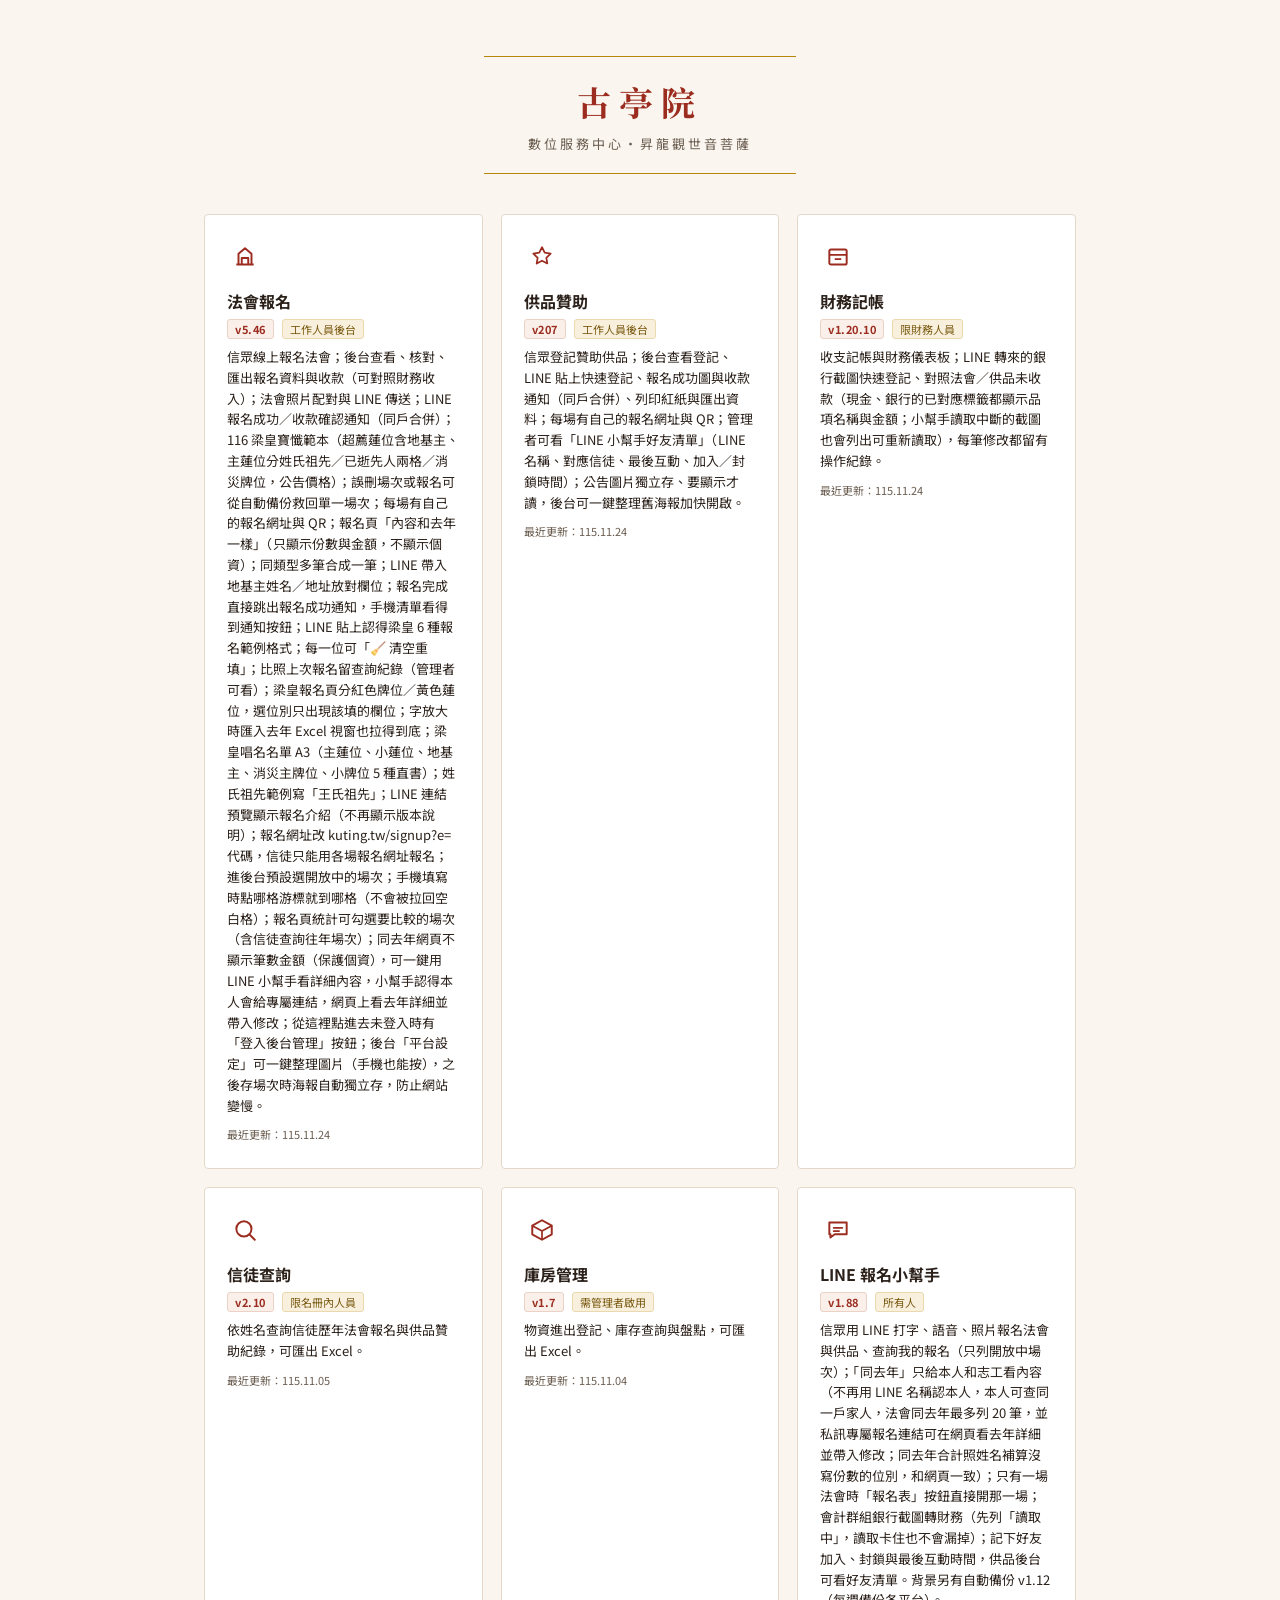
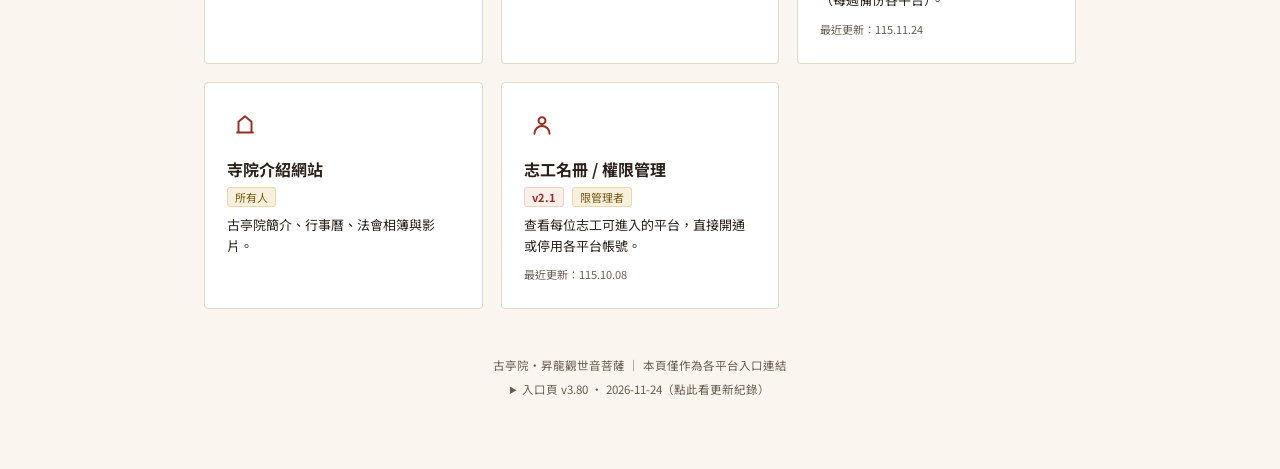
==== admin/index.html @ 3cdc6ae1 "供品 v207：好友清單帶出信徒關聯表姓名、說明尚未對應；入口頁 v3.80 Co-Authored-By: Claude Opus 5.5 <noreply@anthropic.com> Claud" ====
<!doctype html>
<html lang="zh-Hant">
<head>
<meta charset="utf-8">
<meta name="viewport" content="width=device-width, initial-scale=1">
<meta name="robots" content="noindex, nofollow">
<title>古亭院數位服務中心</title>
<link rel="stylesheet" href="https://fonts.googleapis.com/css2?family=Noto+Serif+TC:wght@600;700;900&family=Noto+Sans+TC:wght@400;500;700&display=swap">
<style>
  :root {
    --accent: #9b2c1f;
    --gold: #b8860b;
    --bg: #faf6ef;
    --ink: #2b211a;
    --muted: #6b5d50;
    --border: #e4d9c8;
  }
  * { box-sizing: border-box; }
  body {
    margin: 0;
    font-family: 'Noto Sans TC', system-ui, sans-serif;
    background: var(--bg);
    color: var(--ink);
    min-height: 100vh;
  }
  .serif { font-family: 'Noto Serif TC', serif; }

  /* ---- Main content ---- */
  #main { display: block; max-width: 920px; margin: 0 auto; padding: 56px 24px 72px; }
  header.top {
    text-align: center; padding-bottom: 40px;
  }
  header.top .ring {
    display: inline-block; border-top: 1.5px solid var(--gold); border-bottom: 1.5px solid var(--gold);
    padding: 20px 44px;
  }
  header.top h1 { margin: 0; font-size: 34px; letter-spacing: 8px; color: var(--accent); }
  header.top p { margin: 8px 0 0; font-size: 13px; letter-spacing: 3px; color: var(--muted); }

  .grid {
    display: grid; grid-template-columns: repeat(auto-fit, minmax(240px, 1fr)); gap: 18px;
  }
  .platform-card {
    display: block; text-decoration: none; color: inherit;
    background: white; border: 1px solid var(--border); border-radius: 4px;
    padding: 24px 22px; transition: border-color .15s, transform .15s;
  }
  .platform-card:hover { border-color: var(--gold); transform: translateY(-2px); }
  .platform-card .icon {
    width: 36px; height: 36px; display: flex; align-items: center; justify-content: center;
    margin-bottom: 14px;
  }
  .platform-card h3 { margin: 0 0 6px; font-size: 16px; font-weight: 700; }
  .platform-card p { margin: 0; font-size: 12.5px; color: var(--muted); line-height: 1.6; }
  .platform-card .url-note {
    margin-top: 12px; font-size: 10.5px; color: #b45309; background: #fef3c7;
    padding: 4px 8px; border-radius: 3px; display: inline-block;
  }


  .platform-card .meta {
    display: flex; align-items: center; gap: 8px; flex-wrap: wrap; margin: 0 0 8px;
  }
  .platform-card .ver {
    font-size: 11px; font-weight: 700; color: var(--accent); background: #fbefe9;
    border: 1px solid #ecd2c6; padding: 1px 7px; border-radius: 3px; letter-spacing: .5px;
  }
  .platform-card .who {
    font-size: 11px; color: #7a5a12; background: #f8f0dc; border: 1px solid #ead9ae;
    padding: 1px 7px; border-radius: 3px;
  }
  .platform-card .use { margin: 0 0 4px; font-size: 13px; color: var(--ink); line-height: 1.6; }
  .platform-card .updated { margin-top: 10px; font-size: 11px; color: var(--muted); }
  footer.bottom details { margin-top: 8px; }
  footer.bottom summary { cursor: pointer; }
  footer.bottom ul { text-align: left; display: inline-block; margin: 8px 0 0; padding-left: 18px; line-height: 1.8; }

  .platform-card.disabled {
    opacity: .5; pointer-events: none; background: #f3eee4;
  }

  footer.bottom {
    margin-top: 48px; text-align: center; font-size: 11.5px; color: var(--muted);
  }
</style>
</head>
<body>

<div id="main">
  <header class="top">
    <div class="ring">
      <h1 class="serif">古亭院</h1>
      <p>數位服務中心・昇龍觀世音菩薩</p>
    </div>
  </header>

  <div class="grid">

    <a class="platform-card" href="../signup/?admin" target="_blank" rel="noopener">
      <div class="icon"><svg width="26" height="26" viewBox="0 0 24 24"><path d="M4 19h16M6 19V9l6-5 6 5v10M9 19v-6h6v6" stroke="#9b2c1f" stroke-width="1.8" fill="none" stroke-linejoin="round"/></svg></div>
      <h3>法會報名</h3>
      <div class="meta"><span class="ver">v5.46</span><span class="who">工作人員後台</span></div>
      <p class="use">信眾線上報名法會；後台查看、核對、匯出報名資料與收款（可對照財務收入）；法會照片配對與 LINE 傳送；LINE 報名成功／收款確認通知（同戶合併）；116 梁皇寶懺範本（超薦蓮位含地基主、主蓮位分姓氏祖先／已逝先人兩格／消災牌位，公告價格）；誤刪場次或報名可從自動備份救回單一場次；每場有自己的報名網址與 QR；報名頁「內容和去年一樣」（只顯示份數與金額，不顯示個資）；同類型多筆合成一筆；LINE 帶入地基主姓名／地址放對欄位；報名完成直接跳出報名成功通知，手機清單看得到通知按鈕；LINE 貼上認得梁皇 6 種報名範例格式；每一位可「🧹 清空重填」；比照上次報名留查詢紀錄（管理者可看）；梁皇報名頁分紅色牌位／黃色蓮位，選位別只出現該填的欄位；字放大時匯入去年 Excel 視窗也拉得到底；梁皇唱名名單 A3（主蓮位、小蓮位、地基主、消災主牌位、小牌位 5 種直書）；姓氏祖先範例寫「王氏祖先」；LINE 連結預覽顯示報名介紹（不再顯示版本說明）；報名網址改 kuting.tw/signup?e=代碼，信徒只能用各場報名網址報名；進後台預設選開放中的場次；手機填寫時點哪格游標就到哪格（不會被拉回空白格）；報名頁統計可勾選要比較的場次（含信徒查詢往年場次）；同去年網頁不顯示筆數金額（保護個資），可一鍵用 LINE 小幫手看詳細內容，小幫手認得本人會給專屬連結，網頁上看去年詳細並帶入修改；從這裡點進去未登入時有「登入後台管理」按鈕；後台「平台設定」可一鍵整理圖片（手機也能按），之後存場次時海報自動獨立存，防止網站變慢。</p>
      <p class="updated">最近更新：115.11.24</p>
    </a>

    <a class="platform-card" href="../offering/?admin" target="_blank" rel="noopener">
      <div class="icon"><svg width="26" height="26" viewBox="0 0 24 24"><path d="M12 3l2.5 5 5.5.8-4 3.9.9 5.3-4.9-2.6-4.9 2.6.9-5.3-4-3.9 5.5-.8z" stroke="#9b2c1f" stroke-width="1.6" fill="none" stroke-linejoin="round"/></svg></div>
      <h3>供品贊助</h3>
      <div class="meta"><span class="ver">v207</span><span class="who">工作人員後台</span></div>
      <p class="use">信眾登記贊助供品；後台查看登記、LINE 貼上快速登記、報名成功圖與收款通知（同戶合併）、列印紅紙與匯出資料；每場有自己的報名網址與 QR；管理者可看「LINE 小幫手好友清單」（LINE 名稱、對應信徒、最後互動、加入／封鎖時間）；公告圖片獨立存、要顯示才讀，後台可一鍵整理舊海報加快開啟。</p>
      <p class="updated">最近更新：115.11.24</p>
    </a>

    <a class="platform-card" href="../finance/" target="_blank" rel="noopener">
      <div class="icon"><svg width="26" height="26" viewBox="0 0 24 24"><rect x="4" y="5" width="16" height="14" rx="1.5" stroke="#9b2c1f" stroke-width="1.8" fill="none"/><path d="M4 10h16M9 14h6" stroke="#9b2c1f" stroke-width="1.6"/></svg></div>
      <h3>財務記帳</h3>
      <div class="meta"><span class="ver">v1.20.10</span><span class="who">限財務人員</span></div>
      <p class="use">收支記帳與財務儀表板；LINE 轉來的銀行截圖快速登記、對照法會／供品未收款（現金、銀行的已對應標籤都顯示品項名稱與金額；小幫手讀取中斷的截圖也會列出可重新讀取），每筆修改都留有操作紀錄。</p>
      <p class="updated">最近更新：115.11.24</p>
    </a>

    <a class="platform-card" href="../query/" target="_blank" rel="noopener">
      <div class="icon"><svg width="26" height="26" viewBox="0 0 24 24"><circle cx="11" cy="11" r="7" stroke="#9b2c1f" stroke-width="1.8" fill="none"/><path d="M21 21l-4.35-4.35" stroke="#9b2c1f" stroke-width="1.8" stroke-linecap="round"/></svg></div>
      <h3>信徒查詢</h3>
      <div class="meta"><span class="ver">v2.10</span><span class="who">限名冊內人員</span></div>
      <p class="use">依姓名查詢信徒歷年法會報名與供品贊助紀錄，可匯出 Excel。</p>
      <p class="updated">最近更新：115.11.05</p>
    </a>

    <a class="platform-card" href="../stock/" target="_blank" rel="noopener">
      <div class="icon"><svg width="26" height="26" viewBox="0 0 24 24"><path d="M3 8l9-5 9 5v8l-9 5-9-5z" stroke="#9b2c1f" stroke-width="1.8" fill="none" stroke-linejoin="round"/><path d="M3 8l9 5 9-5M12 13v8" stroke="#9b2c1f" stroke-width="1.6" fill="none" stroke-linejoin="round"/></svg></div>
      <h3>庫房管理</h3>
      <div class="meta"><span class="ver">v1.7</span><span class="who">需管理者啟用</span></div>
      <p class="use">物資進出登記、庫存查詢與盤點，可匯出 Excel。</p>
      <p class="updated">最近更新：115.11.04</p>
    </a>

    <a class="platform-card" href="../line/" target="_blank" rel="noopener">
      <div class="icon"><svg width="26" height="26" viewBox="0 0 24 24"><path d="M4 5h16v11H9l-4 3v-3H4z" stroke="#9b2c1f" stroke-width="1.8" fill="none" stroke-linejoin="round"/><path d="M8 10h8M8 13h5" stroke="#9b2c1f" stroke-width="1.6" stroke-linecap="round"/></svg></div>
      <h3>LINE 報名小幫手</h3>
      <div class="meta"><span class="ver">v1.88</span><span class="who">所有人</span></div>
      <p class="use">信眾用 LINE 打字、語音、照片報名法會與供品、查詢我的報名（只列開放中場次）；「同去年」只給本人和志工看內容（不再用 LINE 名稱認本人，本人可查同一戶家人，法會同去年最多列 20 筆，並私訊專屬報名連結可在網頁看去年詳細並帶入修改；同去年合計照姓名補算沒寫份數的位別，和網頁一致）；只有一場法會時「報名表」按鈕直接開那一場；會計群組銀行截圖轉財務（先列「讀取中」，讀取卡住也不會漏掉）；記下好友加入、封鎖與最後互動時間，供品後台可看好友清單。背景另有自動備份 v1.12（每週備份各平台）。</p>
      <p class="updated">最近更新：115.11.24</p>
    </a>

    <a class="platform-card" href="../" target="_blank" rel="noopener">
      <div class="icon"><svg width="26" height="26" viewBox="0 0 24 24"><path d="M4 19h16M6 19V9l6-5 6 5v10" stroke="#9b2c1f" stroke-width="1.8" fill="none" stroke-linejoin="round"/></svg></div>
      <h3>寺院介紹網站</h3>
      <div class="meta"><span class="who">所有人</span></div>
      <p class="use">古亭院簡介、行事曆、法會相簿與影片。</p>
    </a>

    <a class="platform-card" href="../volunteer/" target="_blank" rel="noopener">
      <div class="icon"><svg width="26" height="26" viewBox="0 0 24 24"><circle cx="12" cy="8" r="3.2" stroke="#9b2c1f" stroke-width="1.8" fill="none"/><path d="M5 20c0-3.9 3.1-7 7-7s7 3.1 7 7" stroke="#9b2c1f" stroke-width="1.8" fill="none" stroke-linecap="round"/></svg></div>
      <h3>志工名冊 / 權限管理</h3>
      <div class="meta"><span class="ver">v2.1</span><span class="who">限管理者</span></div>
      <p class="use">查看每位志工可進入的平台，直接開通或停用各平台帳號。</p>
      <p class="updated">最近更新：115.10.08</p>
    </a>

  </div>

  <footer class="bottom">
    古亭院・昇龍觀世音菩薩 ｜ 本頁僅作為各平台入口連結
    <details>
      <summary>入口頁 v3.80 ・ 2026-11-24（點此看更新紀錄）</summary>
      <ul>
        <li><b>v3.80（2026-11-24）</b>：供品贊助 v207（LINE 小幫手好友清單也帶出信徒關聯表的姓名，並說明「尚未對應」怎樣會自動對應）。</li>
        <li><b>v3.79（2026-11-24）</b>：供品贊助 v206（公告圖片改成一張存一份、要顯示時才讀，加快開啟；後台管理者可一鍵整理舊場次海報）。</li>
        <li><b>v3.78（2026-11-24）</b>：法會報名 v5.46（儲存場次時海報自動獨立存、標頭圖自動縮小，防止網站再變慢；「整理圖片」備份改存雲端，手機也能按）。</li>
        <li><b>v3.77（2026-11-24）</b>：法會報名 v5.45（加快報名網站開啟速度：Excel 工具用到才載入；後台管理者可一鍵整理舊海報與標頭圖示）。</li>
        <li><b>v3.76（2026-11-24）</b>：供品贊助 v205、LINE 報名小幫手 v1.88（供品後台新增管理者專用「LINE 小幫手好友清單」；小幫手記下好友加入、封鎖、最後互動時間）。</li>
        <li><b>v3.75（2026-11-24）</b>：LINE 報名小幫手 v1.87（「查詢我的報名」只列開放中的法會與供品場次，已結束、準備中的不列；沒有開放場次時簡短說明）。</li>
        <li><b>v3.74（2026-11-24）</b>：小幫手 v1.86、財務記帳 v1.20.10（會計群組的銀行截圖先列「讀取中」；小幫手讀取卡住逾時也會留下「讀取失敗」可重新讀取，不再整張漏掉）。</li>
        <li><b>v3.73（2026-11-24）</b>：法會報名 v5.44（統計頁各場報名筆數與金額可勾選要比較的場次，含信徒查詢往年場次）。</li>
        <li><b>v3.72（2026-11-23）</b>：法會報名 v5.43（報名頁勾同去年不再顯示去年筆數、金額，打別人姓名看不到；詳細只給小幫手專屬連結）。</li>
        <li><b>v3.71（2026-11-23）</b>：小幫手 v1.85（法會同去年合計補算已逝先人主蓮位等沒寫份數的位別，和報名網頁一致）。</li>
        <li><b>v3.70（2026-11-23）</b>：法會報名 v5.42（小幫手專屬連結打開報名頁可看去年詳細並帶入修改）；小幫手 v1.84。</li>
        <li><b>v3.69（2026-11-23）</b>：法會報名 v5.41（報名頁同去年可一鍵用 LINE 小幫手看詳細內容）。</li>
        <li><b>v3.68（2026-11-23）</b>：法會報名 v5.40（手機填寫時點別的格子，游標不會再被拉回空白格）。</li>
        <li><b>v3.67（2026-11-23）</b>：法會報名 v5.39（從數位服務中心點進去未登入時，有「登入後台管理」按鈕）。</li>
        <li><b>v3.66（2026-11-23）</b>：法會報名 v5.38（手機填到備註後滑回上面不會再跳回備註）。</li>
        <li><b>v3.65（2026-11-23）</b>：法會報名 v5.37（進後台預設選開放中的場次）。</li>
        <li><b>v3.64（2026-11-23）</b>：法會報名 v5.36（信徒只能用各場報名網址報名，總網址不再列出場次）。</li>
        <li><b>v3.63（2026-11-23）</b>：LINE 報名小幫手 v1.83（法會同去年最多列 20 筆、說明範例已逝先人主蓮位 3000、報名表按鈕直接開該場法會）。</li>
        <li><b>v3.62（2026-11-23）</b>：法會報名 v5.35（報名網址改 signup?e=代碼）。</li>
        <li><b>v3.61（2026-11-23）</b>：法會報名 v5.34（LINE 連結預覽改顯示報名介紹）。</li>
        <li><b>v3.60（2026-11-23）</b>：法會報名 v5.33（姓氏祖先範例改「王氏祖先」）。</li>
        <li><b>v3.59（2026-11-23）</b>：法會報名 v5.32（唱名名單改稱小蓮位／小牌位）。</li>
        <li><b>v3.58（2026-11-23）</b>：法會報名 v5.31（新增梁皇唱名名單 A3，5 種直書）。</li>
        <li><b>v3.57（2026-11-23）</b>：法會報名 v5.30（字放大時「匯入去年 Excel」視窗拉得到最下面）。</li>
        <li><b>v3.56（2026-11-23）</b>：法會報名 v5.29（沒填姓名的空格不會送出 0 元報名，會提示補填）。</li>
        <li><b>v3.55（2026-11-23）</b>：法會報名 v5.28（梁皇報名頁照樣板：價格一覽、加紅色牌位／黃色蓮位、選位別只出現該填欄位、自動算份數）。</li>
        <li><b>v3.54（2026-11-23）</b>：法會報名 v5.27（比照上次報名查詢紀錄：誰、何時、查了誰，只增不改，管理者在後台看）。</li>
        <li><b>v3.53（2026-11-23）</b>：法會報名 v5.26（報名表字眼：外籍姓名依護照填寫；主牌位／小牌位單價後加「填寫幾位」）。</li>
        <li><b>v3.52（2026-11-23）</b>：法會報名 v5.25（報名表每一位多「🧹 清空重填」）。</li>
        <li><b>v3.51（2026-11-23）</b>：法會報名 v5.24（LINE 貼上快速匯入認得梁皇 6 種報名範例格式：牌位依人數算份數、兩戶祖先＝2 份、地基主戶長地址放對欄位）。</li>
        <li><b>v3.50（2026-11-22）</b>：法會報名 v5.23（手機報名清單改卡片看得到「📨 LINE 報名成功」；LINE 帶入確認、代報名送出後直接跳出報名成功通知）。</li>
        <li><b>v3.49（2026-11-22）</b>：法會報名 v5.22（LINE 帶入有「地基主」時，姓名、地址一定放地基主欄位，不錯位）。</li>
        <li><b>v3.48（2026-11-22）</b>：法會報名 v5.21（同類型多筆自動合成一筆多人；後台「🧩 同類合併」）。</li>
        <li><b>v3.47（2026-11-22）</b>：法會報名 v5.20、供品贊助 v204（全站防連按：存檔或傳 LINE 時按鈕鎖住，不會重複；法會畫面重畫不跳頂）。</li>
        <li><b>v3.46（2026-11-22）</b>：法會報名 v5.19（LINE 帶入「確認並產生報名資料」連按不重複；帶入解析不跳回頂端）。</li>
        <li><b>v3.45（2026-11-22）</b>：LINE 報名小幫手 v1.82（本人可以幫「姓名連動」同一戶的家人報同去年、看家人去年內容）。</li>
        <li><b>v3.44（2026-11-22）</b>：LINE 報名小幫手 v1.81（查資料不再用 LINE 名稱認本人，只認志工傳過卡片的 LINE 與名冊志工）。</li>
        <li><b>v3.43（2026-11-22）</b>：法會報名 v5.18（報名頁「內容和去年一樣」：只顯示去年筆數、位數與今年價格合計，不顯示個資；後台「照去年展開」）。</li>
        <li><b>v3.42（2026-11-22）</b>：法會報名 v5.17、供品贊助 v203（「QR 存成圖片」iPhone 改用分享 →「儲存影像」，也可長按 QR 圖案存）。</li>
        <li><b>v3.41（2026-11-21）</b>：LINE 報名小幫手 v1.80（「同去年」只給本人和志工看去年內容，其他人打別人的姓名只收報名、不顯示資料）。</li>
        <li><b>v3.40（2026-11-21）</b>：法會報名 v5.16、供品贊助 v202（每一場有自己的報名網址 ?e=／?o= 代碼，後台「🔗 報名網址／QR」複製網址與 QR）。</li>
        <li><b>v3.39（2026-11-21）</b>：法會報名 v5.15（梁皇內容摘要顯示陽世者姓名）。</li>
        <li><b>v3.38（2026-11-21）</b>：法會報名 v5.14（比照上次報名不再留下第一位空白報名）。</li>
        <li><b>v3.37（2026-11-21）</b>：法會報名 v5.13（編輯費用時項目名稱整行顯示、單價框加寬標示）。</li>
        <li><b>v3.36（2026-11-21）</b>：法會報名 v5.12（梁皇寶懺 116：範本固定用公告價格；編輯欄位儲存不再洗掉主蓮位自動算份數）。</li>
        <li><b>v3.35（2026-11-21）</b>：法會報名 v5.11（梁皇寶懺 116 範本欄位名稱標上價格）。</li>
        <li><b>v3.34（2026-11-21）</b>：法會報名 v5.10（梁皇寶懺 116 範本主蓮位分成「姓氏祖先」「已逝先人」兩格，各自算份數）。</li>
        <li><b>v3.33（2026-11-21）</b>：法會報名 v5.09（新增「🛟 救回單一場次」：從每週自動備份只補回選定那一場缺少的場次設定與報名，其他場次不動）。</li>
        <li><b>v3.32（2026-11-21）</b>：法會報名 v5.08（新增 116 梁皇寶懺範本：超薦蓮位含地基主／消災牌位、公告價格；改報名類別選項文字後欄位不出現的問題修正；匯入去年 Excel 認得副→小蓮位）、LINE 報名小幫手 v1.79（說明文字的梁皇範例改成今年的位別與價格）。</li>
        <li><b>v3.31（2026-11-19）</b>：財務記帳 v1.20.9（已對應標籤的供品名稱拿掉項次數字；現金、銀行、供品、法會都用同一種標籤）。</li>
        <li><b>v3.30（2026-11-19）</b>：財務記帳 v1.20.8（綠色「已對應」標籤每筆只顯示一個，改用供品名稱辨識）。</li>
        <li><b>v3.29（2026-11-18）</b>：補齊卡片資料：法會報名、財務記帳「最近更新」改為 115.11.18，三個平台的功能說明補上近期新功能；新增「LINE 報名小幫手」卡片（v1.78，含自動備份 v1.12）。</li>
        <li><b>v3.28（2026-11-18）</b>：財務記帳 v1.20.7（本月收支對帳最新日期排第一列）。</li>
        <li><b>v3.27（2026-11-18）</b>：財務記帳 v1.20.6、供品贊助 v201、法會報名 v5.07（收入配對報名也認國曆日期，例如摘要寫「11/29日供品贊助」對到 11月29日 的場次）。</li>
        <li><b>v3.26（2026-11-18）</b>：供品贊助 v200（同戶報同一品項合成一筆，貼上登記自動合、已登記可一鍵合併）。</li>
        <li><b>v3.25（2026-11-18）</b>：供品贊助 v199（報名成功圖可合併成一張用小幫手私訊）。</li>
        <li><b>v3.24（2026-11-18）</b>：供品贊助 v198（報名成功圖依信徒關聯表姓名連動，同一戶合成一張）。</li>
        <li><b>v3.23（2026-11-18）</b>：供品贊助 v197（LINE 貼上快速登記看得懂群組接龍原文）。</li>
        <li><b>v3.22（2026-11-18）</b>：供品贊助 v196（供品品項管理表格一次看到全部，不用左右捲）。</li>
        <li><b>v3.21（2026-11-13）</b>：供品贊助 v195（收款通知依勾選姓名或信徒關聯表同戶合成一張）。</li>
        <li><b>v3.20（2026-11-13）</b>：供品贊助 v194（登記清單每筆「💰 收款通知」，看得出已傳／未傳）。</li>
        <li><b>v3.19（2026-11-13）</b>：供品贊助 v193（報名成功圖多人合併時依信徒姓名分段列出供品）。</li>
        <li><b>v3.18（2026-11-13）</b>：法會報名 v5.06、供品贊助 v192（LINE 彙整通知依姓名連動一戶一位）。</li>
        <li><b>v3.17（2026-11-13）</b>：法會報名 v5.05（傳給哪個 LINE 只列真正的小幫手好友）。</li>
        <li><b>v3.16（2026-11-13）</b>：法會報名 v5.04、供品贊助 v191（LINE 彙整通知：找不到 LINE 的直接按「🖼️ 產生圖片」）。</li>
        <li><b>v3.15（2026-11-13）</b>：供品贊助 v190、法會報名 v5.03（LINE 彙整通知：供品全家寫在同一筆的報名合成一位）。</li>
        <li><b>v3.14（2026-11-13）</b>：法會報名 v5.02、供品贊助 v189、財務記帳 v1.20.5（收款確認集中由管理者傳：一鍵全部先列確認名單、勾選後按傳送；卡片標紅包袋／匯款）。</li>
        <li><b>v3.13（2026-11-13）</b>：財務記帳 v1.20.4（帳號後 5 碼開頭 0 被讀掉時補回、帶出匯款人；截圖字眼不帶入備註）。</li>
        <li><b>v3.12（2026-11-13）</b>：財務記帳 v1.20.3（LINE 留言只帶入項目／摘要清單裡有的詞，聊天字眼不帶）。</li>
        <li><b>v3.11（2026-11-13）</b>：財務記帳 v1.20.2（會計群組截圖前後打的留言自動帶進項目／摘要）。</li>
        <li><b>v3.10（2026-11-06）</b>：法會報名 v5.01（報名成功圖改以存成圖片檔為主，寫明 LINE 傳送步驟）。</li>
        <li><b>v3.09（2026-11-06）</b>：法會報名 v5.00（報名成功圖可直接拖進 LINE 聊天視窗）。</li>
        <li><b>v3.08（2026-11-06）</b>：法會報名 v4.99（LINE 報名成功圖和卡片完整列出每一筆，不再省略）。</li>
        <li><b>v3.07（2026-11-06）</b>：法會報名 v4.98（報名成功圖比照供品贊助用「📋 複製圖片」按鈕）。</li>
        <li><b>v3.06（2026-11-06）</b>：法會報名 v4.97（報名成功圖右鍵複製貼到 LINE 不再變成網址）。</li>
        <li><b>v3.05（2026-11-06）</b>：法會報名 v4.96（傳給哪個 LINE 可以按 ✕ 拿掉記錯的姓名）。</li>
        <li><b>v3.04（2026-11-06）</b>：法會報名 v4.95（LINE 報名成功／收款確認先選傳給哪個 LINE 再送）。</li>
        <li><b>v3.03（2026-11-06）</b>：財務記帳 v1.20.1（銀行截圖快速登記認得匯給廠商的轉帳畫面，自動帶成支出）。</li>
        <li><b>v3.02（2026-11-06）</b>：法會報名 v4.94（報名成功圖右鍵複製貼到 LINE 電腦版不再變成文字）。</li>
        <li><b>v3.01（2026-11-06）</b>：法會報名 v4.93（LINE 報名成功卡片／圖改成每筆詳細資料）。</li>
        <li><b>v3.00（2026-11-06）</b>：法會報名 v4.92（報名成功圖電腦版改用右鍵複製圖片）。</li>
        <li><b>v2.99（2026-11-06）</b>：法會報名 v4.91（LINE 報名成功可勾選合併不同報名人的報名成一張卡片）。</li>
        <li><b>v2.98（2026-11-06）</b>：法會報名 v4.90（報名成功圖電腦版只留複製圖片）。</li>
        <li><b>v2.97（2026-11-06）</b>：法會報名 v4.89（LINE 報名成功先預覽卡片，確認後才送出）。</li>
        <li><b>v2.96（2026-11-06）</b>：法會報名 v4.88（LINE 報名成功傳不出去時改產生報名成功圖，複製後貼到 LINE）。</li>
        <li><b>v2.95（2026-11-06）</b>：法會報名 v4.87（LINE 同去年只改一部分時，後台帶入解析自動套用）。</li>
        <li><b>v2.94（2026-11-06）</b>：財務記帳 v1.20.0（配對報名依姓名連動列出同一戶家人的待收款）。</li>
        <li><b>v2.93（2026-11-06）</b>：法會報名 v4.86（報名類別旁多「🔁 比照上次報名」，打姓名帶出這場去年的報名可勾選帶入）。</li>
        <li><b>v2.92（2026-11-06）</b>：法會報名 v4.85、供品贊助 v188（信徒關聯表沒有 LINE 的標出所屬代表人）。</li>
        <li><b>v2.91（2026-11-06）</b>：法會報名 v4.84、供品贊助 v187（信徒關聯表：匯入姓名連動，一戶一個代表姓名）。</li>
        <li><b>v2.90（2026-11-06）</b>：法會報名 v4.83、供品贊助 v186（信徒關聯表 Excel 一人一列、志工 LINE 不記代報姓名）。</li>
        <li><b>v2.89（2026-11-06）</b>：法會報名 v4.82、供品贊助 v185（信徒關聯表錯誤訊息寫清楚）。</li>
        <li><b>v2.88（2026-11-06）</b>：法會報名 v4.81、供品贊助 v184（🔗 信徒關聯表：從現有報名產生 LINE ↔ 姓名對照，可修正）。</li>
        <li><b>v2.87（2026-11-06）</b>：法會報名 v4.80、供品贊助 v183（📨 LINE 彙整通知：同一位在法會＋供品的報名合成一張卡片）。</li>
        <li><b>v2.86（2026-11-06）</b>：供品贊助 v182（紅紙、補運照片可產生免登入照片連結）。</li>
        <li><b>v2.85（2026-11-05）</b>：法會報名 v4.79（LINE 通知同一位報名者合併一張卡片）。</li>
        <li><b>v2.84（2026-11-05）</b>：法會報名 v4.78、供品贊助 v181（拿掉跨平台「老信眾」帶入，只用同名去年資料）。</li>
        <li><b>v2.83（2026-11-05）</b>：法會報名 v4.77（報名表打姓名只帶這場去年資料，不混供品）。</li>
        <li><b>v2.82（2026-11-05）</b>：法會報名 v4.76（匯入統計表移到確認按鈕上方）。</li>
        <li><b>v2.81（2026-11-05）</b>：法會報名 v4.75（報名表打姓名帶入去年報名）。</li>
        <li><b>v2.80（2026-11-05）</b>：法會報名 v4.74（匯入前列總筆數、明細與金額統計）。</li>
        <li><b>v2.79（2026-11-05）</b>：法會報名 v4.73（後台用小幫手私訊報名成功、收款確認）。</li>
        <li><b>v2.78（2026-11-05）</b>：法會報名 v4.72（LINE 待確認測試標示）。</li>
        <li><b>v2.77（2026-11-05）</b>：法會報名 v4.71（補第二位、第二個地址不蓋掉）。</li>
        <li><b>v2.76（2026-11-05）</b>：法會報名 v4.70（「.」分隔欄位與姓名）。</li>
        <li><b>v2.75（2026-11-05）</b>：法會報名 v4.69（換行姓名含（女）、塔位接回同欄）。</li>
        <li><b>v2.74（2026-11-05）</b>：法會報名 v4.68（主牌位依人數算份數）。</li>
        <li><b>v2.73（2026-11-05）</b>：法會報名 v4.67（LINE 匯入加清除文字按鈕）。</li>
        <li><b>v2.72（2026-11-05）</b>：法會報名 v4.66（小蓮位地址全放副蓮位住址）。</li>
        <li><b>v2.71（2026-11-05）</b>：法會報名 v4.65（有縣市或號就當地址）。</li>
        <li><b>v2.70（2026-11-05）</b>：法會報名 v4.64（換行的姓名、地址接回同一欄）。</li>
        <li><b>v2.69（2026-11-05）</b>：法會報名 v4.63（地基主地址沒標名稱也認得）。</li>
        <li><b>v2.68（2026-11-05）</b>：法會報名 v4.62（匯入預覽標示價格與合計）。</li>
        <li><b>v2.67（2026-11-05）</b>：法會報名 v4.61（地基主寫在陽世者也認得）。</li>
        <li><b>v2.66（2026-11-05）</b>：法會報名 v4.60（LINE 貼上辨識加強）。</li>
        <li><b>v2.65（2026-11-05）</b>：法會報名 v4.59（小牌位依人數算份數）。</li>
        <li><b>v2.64（2026-11-05）</b>：法會報名 v4.58（LINE 貼上認得梁皇舊範例格式）。</li>
        <li><b>v2.63（2026-11-05）</b>：供品贊助 v180（帳號管理移到最下面並收合）。</li>
        <li><b>v2.62（2026-11-05）</b>：法會報名 v4.57（梁皇範本填寫範例遮蔽姓名地址）。</li>
        <li><b>v2.61（2026-11-05）</b>：法會報名 v4.56（帳號管理移到最下面並收合）。</li>
        <li><b>v2.60（2026-11-05）</b>：法會報名 v4.55（報名介紹圖片可放多張大圖，不再存檔失敗）。</li>
        <li><b>v2.59（2026-11-05）</b>：法會報名 v4.54（梁皇寶懺內容摘要加參加者姓名）。</li>
        <li><b>v2.58（2026-11-05）</b>：法會報名 v4.53（梁皇寶懺報名清單內容摘要只列有報名的項目）。</li>
        <li><b>v2.57（2026-11-05）</b>：法會報名 v4.52（新增場次的範本選單補上新的梁皇寶懺範本）。</li>
        <li><b>v2.56（2026-11-05）</b>：法會報名 v4.51（梁皇寶懺依報名類別顯示欄位、副蓮位依名字數自動算、匯入去年 Excel 每張表指定類別）。</li>
        <li><b>v2.55（2026-11-05）</b>：法會報名 v4.50（每場匯入去年 Excel，同去年只參考這份）。</li>
        <li><b>v2.54（2026-11-05）</b>：法會報名 v4.49（準備中場次志工先測試、法會同去年）、財務記帳 v1.19.1、信徒查詢 v2.10（不帶入測試報名）。</li>
        <li><b>v2.53（2026-11-04）</b>：財務記帳 v1.19.0（後 5 碼對照表可從 Excel 帳本匯入）。</li>
        <li><b>v2.52（2026-11-04）</b>：財務記帳 v1.18.5（後 5 碼前面的 0 不見也能對上姓名）。</li>
        <li><b>v2.51（2026-11-04）</b>：財務記帳 v1.18.4（備註／摘要裡的後 5 碼也進對照表）。</li>
        <li><b>v2.50（2026-11-04）</b>：財務記帳 v1.18.3（LINE 轉來讀取失敗的截圖可重新讀取）。</li>
        <li><b>v2.49（2026-11-04）</b>：財務記帳 v1.18.2（LINE 轉來的銀行截圖讀不到時顯示原因）。</li>
        <li><b>v2.48（2026-11-04）</b>：財務記帳 v1.18.1（銀行群組打字的匯款紀錄也列入 LINE 轉來的清單）。</li>
        <li><b>v2.47（2026-11-04）</b>：財務記帳 v1.18.0（LINE 轉來的銀行截圖可直接帶入登記）。</li>
        <li><b>v2.46（2026-11-04）</b>：財務記帳 v1.17.0（後 5 碼對照表、同帳號多個姓名可點選、匯出全部紀錄 Excel）。</li>
        <li><b>v2.45（2026-11-04）</b>：供品贊助 v179（登記清單電腦版不用左右捲、手機版改卡片）。</li>
        <li><b>v2.44（2026-11-04）</b>：財務記帳 v1.16.7（配對報名只列活動對得上的場次）。</li>
        <li><b>v2.43（2026-11-04）</b>：財務記帳 v1.16.6（配對報名不列供品匯入的歷史場次）。</li>
        <li><b>v2.42（2026-11-04）</b>：財務記帳 v1.16.5（配對報名顯示待收款／已收款）。</li>
        <li><b>v2.41（2026-11-04）</b>：財務記帳 v1.16.4（配對報名改用活動名稱對報名表場次）。</li>
        <li><b>v2.40（2026-11-04）</b>：財務記帳 v1.16.3（修正法會的收入沒出現配對報名）。</li>
        <li><b>v2.39（2026-11-04）</b>：財務記帳 v1.16.2（配對報名只出現在供品／法會場次的收入）。</li>
        <li><b>v2.38（2026-11-04）</b>：財務記帳 v1.16.1（配對報名只列還沒收款的報名）。</li>
        <li><b>v2.37（2026-11-04）</b>：庫房管理 v1.7（盤點表的元寶等單獨品項也能匯入，可直接新增品項）。</li>
        <li><b>v2.36（2026-11-04）</b>：法會報名 v4.48、供品贊助 v178（代報名打姓名帶出老信眾的電話、地址）。</li>
        <li><b>v2.35（2026-11-04）</b>：庫房管理 v1.6（盤點有更新的品項會標示出來）。</li>
        <li><b>v2.34（2026-11-04）</b>：庫房管理 v1.5（匯入盤點表會一起更新志工服尺寸表）。</li>
        <li><b>v2.33（2026-11-04）</b>：財務記帳 v1.16.0（登記收入時直接配對供品／法會報名並標已收款）。</li>
        <li><b>v2.32（2026-11-04）</b>：信徒查詢 v2.9（法會報名、供品贊助資料每天凌晨 3 點自動更新）。</li>
        <li><b>v2.31（2026-11-03）</b>：財務記帳 v1.15.2（紅包袋編號不同就不算疑似重複）。</li>
        <li><b>v2.30（2026-11-03）</b>：財務記帳 v1.15.1（疑似重複寫出和哪一筆一樣，可只看重複的）。</li>
        <li><b>v2.29（2026-11-03）</b>：供品贊助 v177、法會報名 v4.47（對照財務收入只列活動名稱對應本場次的收入）。</li>
        <li><b>v2.28（2026-11-03）</b>：供品贊助 v176、法會報名 v4.46（對照財務收入選好幾位時明細換行，不再重疊）。</li>
        <li><b>v2.27（2026-11-03）</b>：供品贊助 v175、法會報名 v4.45（修正對照財務收入「＋ 再加一位」沒反應）。</li>
        <li><b>v2.26（2026-11-03）</b>：供品贊助 v174、法會報名 v4.44（記住的姓名對照改成整組帶入，可查看／刪除）。</li>
        <li><b>v2.25（2026-11-03）</b>：供品贊助 v173、法會報名 v4.43（對照財務收入：合付／分次付款、記住姓名對照、對帳總表）、財務記帳 v1.15.0（標出已對應供品／法會）。</li>
        <li><b>v2.24（2026-11-03）</b>：供品贊助卡片改為 v172、法會報名卡片改為 v4.42（對照財務收入視窗電腦版完整顯示，沒對到的收入先收起來）。</li>
        <li><b>v2.23（2026-11-03）</b>：供品贊助卡片改為 v171（匯出 Excel 最前面加編號，和法會報名一致）。</li>
        <li><b>v2.22（2026-11-03）</b>：供品贊助卡片改為 v170、法會報名卡片改為 v4.41（對照財務登入框自動帶入姓名）。</li>
        <li><b>v2.21（2026-11-03）</b>：供品贊助卡片改為 v169、法會報名卡片改為 v4.40（對照財務收入自動用平台帳號連線，記下誰確認並可查看對照紀錄）。</li>
        <li><b>v2.20（2026-11-03）</b>：供品贊助卡片改為 v168、法會報名卡片改為 v4.39（未收款都能對照財務的現金和銀行收入，可依活動／項目篩選）。</li>
        <li><b>v2.19（2026-11-03）</b>：供品贊助卡片改為 v167（未收款名單可對照財務記帳的現金收入，確認後一鍵標已收款）。</li>
        <li><b>v2.18（2026-11-03）</b>：供品贊助卡片改為 v166（已收款／未收款名單分電腦版、手機版顯示）。</li>
        <li><b>v2.17（2026-11-03）</b>：供品贊助卡片改為 v165（點「已收款」「未收款」直接列出完整名單）。</li>
        <li><b>v2.16（2026-11-03）</b>：財務記帳卡片改為 v1.14.0（新增登記旁加「本月收支對帳」）。</li>
        <li><b>v2.15（2026-10-31）</b>：財務記帳卡片改為 v1.13.6（語音記帳還沒存的結果離開網頁後自動接回）。</li>
        <li><b>v2.14（2026-10-31）</b>：財務記帳卡片改為 v1.13.5（語音記帳開始錄音沒反應時顯示原因）。</li>
        <li><b>v2.13（2026-10-31）</b>：財務記帳卡片改為 v1.13.4（紅包袋重複提醒只比對同一個月）。</li>
        <li><b>v2.12（2026-10-31）</b>：財務記帳卡片改為 v1.13.3（語音記帳紅包袋重複只比對同一活動）。</li>
        <li><b>v2.11（2026-10-31）</b>：財務記帳卡片改為 v1.13.2（語音記帳顯示 AI 聽到的內容、可播放錄音）。</li>
        <li><b>v2.10（2026-10-31）</b>：財務記帳卡片改為 v1.13.1（AI 金鑰可貼 AQ. 開頭的新格式）。</li>
        <li><b>v2.09（2026-10-31）</b>：財務記帳卡片改為 v1.13.0（🎤 語音連續記帳：設定共同條件後連續口述紅包袋編號、姓名、金額）。</li>
        <li><b>v2.08（2026-10-31）</b>：供品贊助卡片改為 v164（其他志工第一次打開後台不會停在匯入的歷史場次）。</li>
        <li><b>v2.07（2026-10-30）</b>：供品贊助卡片改為 v163（「同去年」只參考一個場次，存雲端，平台上顯示並提醒重複場次）。</li>
        <li><b>v2.06（2026-10-30）</b>：供品贊助卡片改為 v162（小幫手網址自動帶入，不用再貼）。</li>
        <li><b>v2.05（2026-10-30）</b>：供品贊助卡片改為 v161（LINE 待確認：「跟上次一樣」「照舊」也帶出去年報名）。</li>
        <li><b>v2.04（2026-10-30）</b>：供品贊助卡片改為 v160（紅紙 A3 分成兩張：長品名分兩行直書）。</li>
        <li><b>v2.03（2026-10-30）</b>：供品贊助卡片改為 v159（紅紙 A3 分成兩張：每欄 5 格、品名與右邊四行標題放大）。</li>
        <li><b>v2.02（2026-10-30）</b>：供品贊助卡片改為 v158（LINE 小幫手待確認：只傳姓名或「同去年」自動帶出去年報名）。</li>
        <li><b>v2.01（2026-10-30）</b>：供品贊助卡片改為 v157（打姓名帶出去年：顯示目前參考的場次與檔名、可改選）。</li>
        <li><b>v2.00（2026-10-30）</b>：供品贊助卡片改為 v156（匯入也能讀平台匯出的登記清單）。</li>
        <li><b>v1.99（2026-10-30）</b>：供品贊助卡片改為 v155（修正匯入去年登記 Excel 的數量）。</li>
        <li><b>v1.98（2026-10-29）</b>：供品贊助卡片改為 v154（紅紙分兩張時長聯名分兩行）。</li>
        <li><b>v1.97（2026-10-29）</b>：供品贊助卡片改為 v153（紅紙照片手塗馬賽克）。</li>
        <li><b>v1.96（2026-10-29）</b>：供品贊助卡片改為 v152（紅紙分兩張每欄最多 6 格、字放大）。</li>
        <li><b>v1.95（2026-10-29）</b>：供品贊助卡片改為 v151（紅紙 A3 可分成兩張）。</li>
        <li><b>v1.94（2026-10-29）</b>：供品贊助卡片改為 v150（紅紙照片拿掉 AI 辨識，自己框選）。</li>
        <li><b>v1.93（2026-10-29）</b>：供品贊助卡片改為 v149（匯出 Excel 加補運、補運地址）。</li>
        <li><b>v1.92（2026-10-29）</b>：供品贊助卡片改為 v148（紅紙圖片局部放大，LINE 上看得清楚）。</li>
        <li><b>v1.91（2026-10-29）</b>：供品贊助卡片改為 v147（傳給信徒的照片提高解析度）。</li>
        <li><b>v1.90（2026-10-29）</b>：供品贊助卡片改為 v146（贊助照片點一下放大預覽）。</li>
        <li><b>v1.89（2026-10-29）</b>：供品贊助卡片改為 v145（贊助照片分開傳改一張一張複製到 LINE）。</li>
        <li><b>v1.88（2026-10-29）</b>：供品贊助卡片改為 v144（配好的照片暫存雲端，重新整理不會不見）。</li>
        <li><b>v1.87（2026-10-29）</b>：供品贊助卡片改為 v143（紅紙自己框好後 AI 不再加框；多位一起報名打一位代表整筆）。</li>
        <li><b>v1.86（2026-10-29）</b>：供品贊助卡片改為 v142（紅紙照片可自己拉框）。</li>
        <li><b>v1.85（2026-10-29）</b>：供品贊助卡片改為 v141（傳給信徒的照片加「照片留存」外框標題）。</li>
        <li><b>v1.84（2026-10-29）</b>：供品贊助卡片改為 v140（登記清單加照片欄與「贊助照片傳送」，可多筆合併傳給同一位）。</li>
        <li><b>v1.83（2026-10-29）</b>：供品贊助卡片改為 v139（照片傳信徒加傳送清單：未傳送／已傳送、可再傳；補運可勾多張配給同一位）。</li>
        <li><b>v1.82（2026-10-29）</b>：供品贊助卡片改為 v138（補運照片可直接從 Google 相簿挑選）。</li>
        <li><b>v1.81（2026-10-26）</b>：供品贊助卡片改為 v137（信眾頁可線上報名補運品項法船）。</li>
        <li><b>v1.80（2026-10-25）</b>：法會報名卡片改為 v4.38（LINE 報名小幫手待確認）、供品贊助卡片改為 v136（待確認可轉到法會報名）。</li>
        <li><b>v1.79（2026-10-24）</b>：供品贊助卡片改為 v135（照片傳信徒：複製圖片可貼到 LINE 電腦版、沒打姓名不跑 AI）。</li>
        <li><b>v1.78（2026-10-24）</b>：供品贊助卡片改為 v134（照片傳信徒：多張合併成一張複製圖片）。</li>
        <li><b>v1.77（2026-10-24）</b>：供品贊助卡片改為 v133（照片傳信徒：不用打姓名直接點、清除已點選換下一位）。</li>
        <li><b>v1.76（2026-10-24）</b>：供品贊助卡片改為 v132（照片傳信徒：上方黃線不再蓋到姓名欄）。</li>
        <li><b>v1.75（2026-10-24）</b>：供品贊助卡片改為 v131（照片傳信徒：有右邊標題的紅紙也找得到右半邊的名字）。</li>
        <li><b>v1.74（2026-10-24）</b>：供品贊助卡片改為 v130（照片傳信徒：名字連同數量格一起框）。</li>
        <li><b>v1.73（2026-10-24）</b>：供品贊助卡片改為 v129（照片傳信徒：右邊標題與上方品項自動保留、可選多位信徒）。</li>
        <li><b>v1.72（2026-10-24）</b>：供品贊助卡片改為 v128（照片傳信徒再簡化：三步驟、AI 自動畫標題線）。</li>
        <li><b>v1.71（2026-10-24）</b>：供品贊助卡片改為 v127（照片傳信徒：紅紙可選多張、AI 背景先讀、點一下就框、可復原）。</li>
        <li><b>v1.70（2026-10-24）</b>：供品贊助卡片改為 v126（LINE 快速登記打姓名帶出去年的報名、匯入去年登記 Excel）。</li>
        <li><b>v1.69（2026-10-24）</b>：供品贊助卡片改為 v125（LINE 小幫手待確認可收語音報名）。</li>
        <li><b>v1.68（2026-10-24）</b>：供品贊助卡片改為 v124（照片傳信徒：AI 找名字、點一下自動框格子）。</li>
        <li><b>v1.67（2026-10-24）</b>：供品贊助卡片改為 v123（紅紙 A3 照片遮其他姓名、補運照片配對，傳給信徒留存）。</li>
        <li><b>v1.66（2026-10-22）</b>：供品贊助卡片改為 v122（紅紙 A3 不列個人法船）。</li>
        <li><b>v1.65（2026-10-22）</b>：財務記帳卡片改為 v1.12.2（銀行截圖可按鈕或 Ctrl+V 貼上）。</li>
        <li><b>v1.64（2026-10-22）</b>：信徒查詢卡片改為 v2.8（重複檢查只看查詢平台內重複匯入的資料，其他平台資料不會動到）。</li>
        <li><b>v1.63（2026-10-22）</b>：信徒查詢卡片改為 v2.7（重複資料可勾選刪除多餘的歷史資料，刪前自動備份並再次確認）。</li>
        <li><b>v1.62（2026-10-22）</b>：供品贊助卡片改為 v121（手機點已收款後畫面停在原位，不再跳回最上方）。</li>
        <li><b>v1.61（2026-10-22）</b>：供品贊助卡片改為 v120（紅紙 A3 品名靠上、字平均分配）。</li>
        <li><b>v1.60（2026-10-22）</b>：供品贊助卡片改為 v119（紅紙 A3 佛號分列的「共 N 捆」另起一行）。</li>
        <li><b>v1.59（2026-10-22）</b>：供品贊助卡片改為 v118（紅紙 A3 佛號分列加「各大師尊大壽金」標題列與合計數量）。</li>
        <li><b>v1.58（2026-10-22）</b>：財務記帳卡片改為 v1.12.1（銀行截圖讀取逾時與錯誤說明）。</li>
        <li><b>v1.57（2026-10-22）</b>：供品贊助卡片改為 v117（修正信眾打「地母娘娘大壽金」這類品項找不到、無法送出）。</li>
        <li><b>v1.56（2026-10-22）</b>：財務記帳卡片改為 v1.12.0（銀行截圖 AI 快速登記、匯款人帳號後 5 碼）。</li>
        <li><b>v1.55（2026-10-22）</b>：法會報名卡片改為 v4.37（LINE 貼上不看順序、依內容判斷欄位）。</li>
        <li><b>v1.54（2026-10-22）</b>：法會報名卡片改為 v4.36（列印報名表 A3）。</li>
        <li><b>v1.53（2026-10-22）</b>：法會報名卡片改為 v4.35（LINE 貼上自動判斷場次、不照格式也能辨識、記住修正；新場次費用帶最近一場價格）。</li>
        <li><b>v1.52（2026-10-22）</b>：法會報名卡片改為 v4.34（內建範本用上次價格）。</li>
        <li><b>v1.51（2026-10-22）</b>：信徒查詢卡片改為 v2.6（匯入前檢查重複資料並提醒）。</li>
        <li><b>v1.50（2026-10-22）</b>：法會報名卡片改為 v4.33（每場次報名格式設定、範本庫、LINE 報名格式、匯出設定）。</li>
        <li><b>v1.49（2026-10-22）</b>：信徒查詢卡片改為 v2.5（供品贊助登記也能查）。</li>
        <li><b>v1.48（2026-10-21）</b>：法會報名卡片改為 v4.32、供品贊助卡片改為 v116（現有場次可「複製成新場次」當範本，先以準備中建立）。</li>
        <li><b>v1.47（2026-10-21）</b>：信徒查詢卡片改為 v2.4（已結束場次同步保留可查、同年多場法會分別標示）。</li>
        <li><b>v1.46（2026-10-21）</b>：供品贊助卡片改為 v115（LINE 好友選單只顯示名稱、多人姓名自動縮字）。</li>
        <li><b>v1.45（2026-10-21）</b>：供品贊助卡片改為 v114（小幫手私訊卡片也顯示收款狀態）。</li>
        <li><b>v1.44（2026-10-21）</b>：供品贊助卡片改為 v113（報名成功圖大字顯示已收款／待收款）。</li>
        <li><b>v1.43（2026-10-21）</b>：供品贊助卡片改為 v112（收款確認未詢問時說明原因、可手動傳收款確認、本月用量更明顯）。</li>
        <li><b>v1.42（2026-10-21）</b>：供品贊助卡片改為 v111（全部用小幫手私訊、本月訊息用量、收款確認通知）。</li>
        <li><b>v1.41（2026-10-21）</b>：供品贊助卡片改為 v110（小幫手私訊可從 LINE 好友名單選收件人）。</li>
        <li><b>v1.40（2026-10-21）</b>：供品贊助卡片改為 v109（報名成功圖可全部合併成一張複製）。</li>
        <li><b>v1.39（2026-10-21）</b>：供品贊助卡片改為 v108（報名成功圖可一次傳送／下載全部）。</li>
        <li><b>v1.38（2026-10-21）</b>：供品贊助卡片改為 v107（舊報名也能依姓名找到 LINE 訊息，用小幫手私訊）。</li>
        <li><b>v1.37（2026-10-21）</b>：供品贊助卡片改為 v106（報名成功圖可由 LINE 小幫手直接私訊給報名者）。</li>
        <li><b>v1.36（2026-10-21）</b>：供品贊助卡片改為 v105（貼上快速登記預覽可選補運／補運+補財庫並填地址）。</li>
        <li><b>v1.35（2026-10-21）</b>：供品贊助卡片改為 v104（貼上快速登記預覽可直接改品項與數量）。</li>
        <li><b>v1.34（2026-10-21）</b>：供品贊助卡片改為 v103（LINE 小幫手可收照片報名，AI 先讀字再由志工核對）。</li>
        <li><b>v1.33（2026-10-21）</b>：供品贊助卡片改為 v102（報名成功圖在電腦可複製後貼到 LINE）。</li>
        <li><b>v1.32（2026-10-21）</b>：供品贊助卡片改為 v101（確認登記後產生報名成功圖，手機可分享到 LINE）。</li>
        <li><b>v1.31（2026-10-20）</b>：供品贊助卡片改為 v100（後台新增 LINE 小幫手待確認）。</li>
        <li><b>v1.30（2026-10-19）</b>：財務記帳卡片改為 v1.11.10（匯出 Excel 金額加千分位）。</li>
        <li><b>v1.29（2026-10-19）</b>：供品贊助卡片改為 v99（品項管理加「編輯」按鈕）。</li>
        <li><b>v1.28（2026-10-19）</b>：供品贊助卡片改為 v98（法船數量顯示「金額 元」）。</li>
        <li><b>v1.27（2026-10-19）</b>：供品贊助卡片改為 v97（現金品項數量欄顯示金額）。</li>
        <li><b>v1.26（2026-10-19）</b>：供品贊助卡片改為 v96（補運A4 修正空白頁、字體大小、可選品項）。</li>
        <li><b>v1.25（2026-10-19）</b>：供品贊助卡片改為 v95（新增匯出補運A4 Excel）。</li>
        <li><b>v1.24（2026-10-18）</b>：財務記帳卡片改為 v1.11.9（月份明細加期初餘額、月底餘額）。</li>
        <li><b>v1.23（2026-10-17）</b>：供品贊助卡片改為 v94（補運名稱改為點選）。</li>
        <li><b>v1.22（2026-10-17）</b>：財務記帳卡片改為 v1.11.8（紅包袋編號重複提醒）。</li>
        <li><b>v1.21（2026-10-17）</b>：財務記帳卡片改為 v1.11.7（最近登記可顯示全部、搜尋紅包袋編號）。</li>
        <li><b>v1.20（2026-10-16）</b>：供品贊助卡片改為 v93（補運姓名改名為補運名稱）。</li>
        <li><b>v1.19（2026-10-16）</b>：供品贊助卡片改為 v92（補運欄分成姓名、地址兩格）。</li>
        <li><b>v1.18（2026-10-16）</b>：供品贊助卡片改為 v91（品項可設不公開、補運欄）。</li>
        <li><b>v1.17（2026-10-16）</b>：供品贊助卡片改為 v90（修正新增品項時輸入名稱畫面亂跳）。</li>
        <li><b>v1.16（2026-10-16）</b>：財務記帳卡片改為 v1.11.6（明細查詢可搜尋備註、帳號、紅包袋編號與金額）。</li>
        <li><b>v1.15（2026-10-16）</b>：供品贊助卡片改為 v89（登記清單編輯可修改各師尊大壽金的仙佛名稱）。</li>
        <li><b>v1.14（2026-10-16）</b>：供品贊助卡片改為 v88（紅紙 A3 新增各師尊大壽金依佛號分列格式）。</li>
        <li><b>v1.13（2026-10-15）</b>：供品贊助卡片改為 v87（LINE 貼上快速登記可寫各師尊大壽金的仙佛名稱）。</li>
        <li><b>v1.12（2026-10-15）</b>：財務記帳卡片改為 v1.11.5（登記表單新增紅包袋編號）。</li>
        <li><b>v1.11（2026-10-15）</b>：財務記帳卡片改為 v1.11.4（金額輸入加千分位、最近登記拿掉 NT$）。</li>
        <li><b>v1.10（2026-10-15）</b>：財務記帳卡片改為 v1.11.3（網頁登記的現金收支同步到月份明細與儀表板）。</li>
        <li><b>v1.8（2026-10-09）</b>：法會報名卡片改為 v4.22（後台新增「📷 照片傳送」：照片配對與 LINE 傳送）。</li>
        <li><b>v1.7（2026-10-08）</b>：法會報名卡片改為 v4.13（後台新增統計分頁）。</li>
        <li><b>v1.4（2026-10-08）</b>：法會報名卡片改為 v4.9、供品贊助卡片改為 v85（v1.3 加到主畫面功能已取消，未上線）。</li>
        <li><b>v1.2（2026-10-08）</b>：「志工名冊 / 權限管理」卡片由籌備中改為連結（kuting-volunteers），顯示 v2.1、限管理者；法會報名卡片改為 v4.7、財務記帳卡片改為 v1.11.2。</li>
        <li><b>v1.1（2026-10-07）</b>：每張卡片加上目前線上版本、使用對象、簡短用途與最近更新日期；頁尾加版本號與更新紀錄。</li>
        <li><b>v1.0（2026-10-06）</b>：五個平台入口卡片。</li>
      </ul>
    </details>
  </footer>
</div>

</body>
</html>
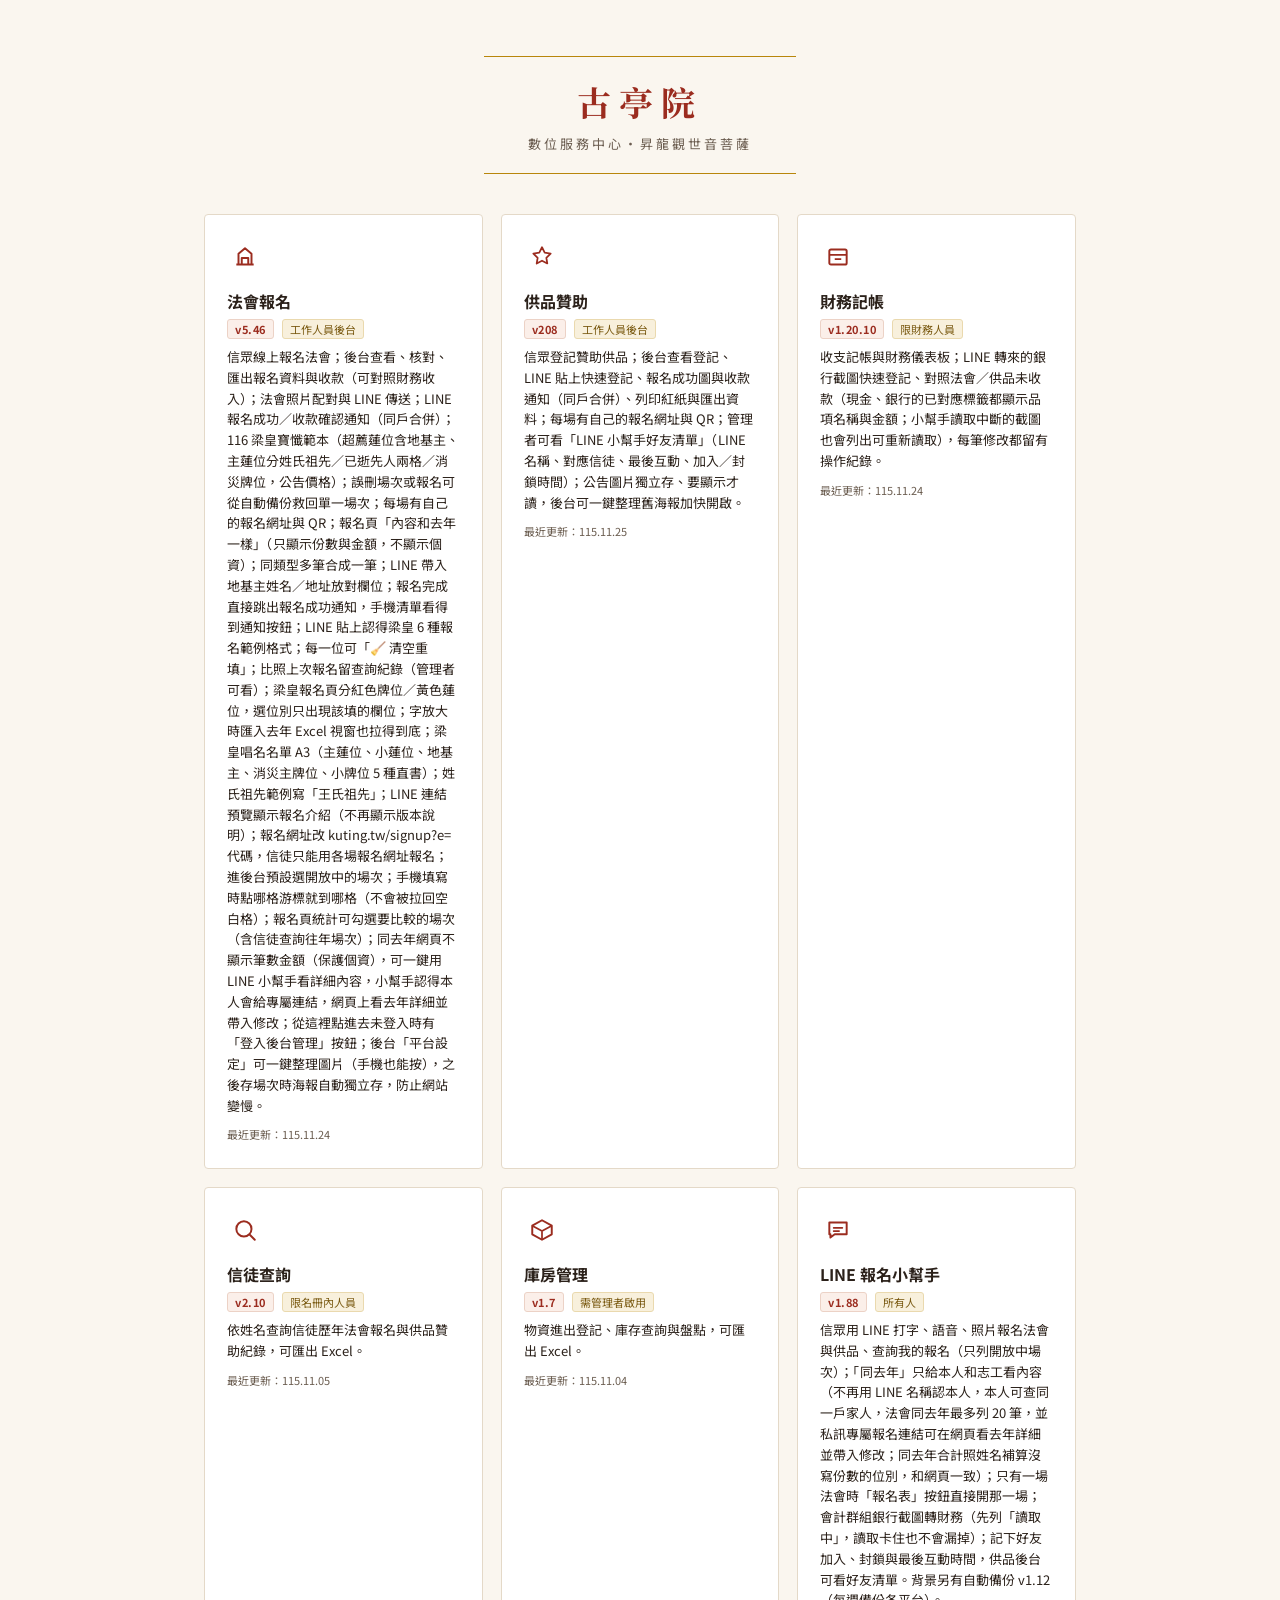
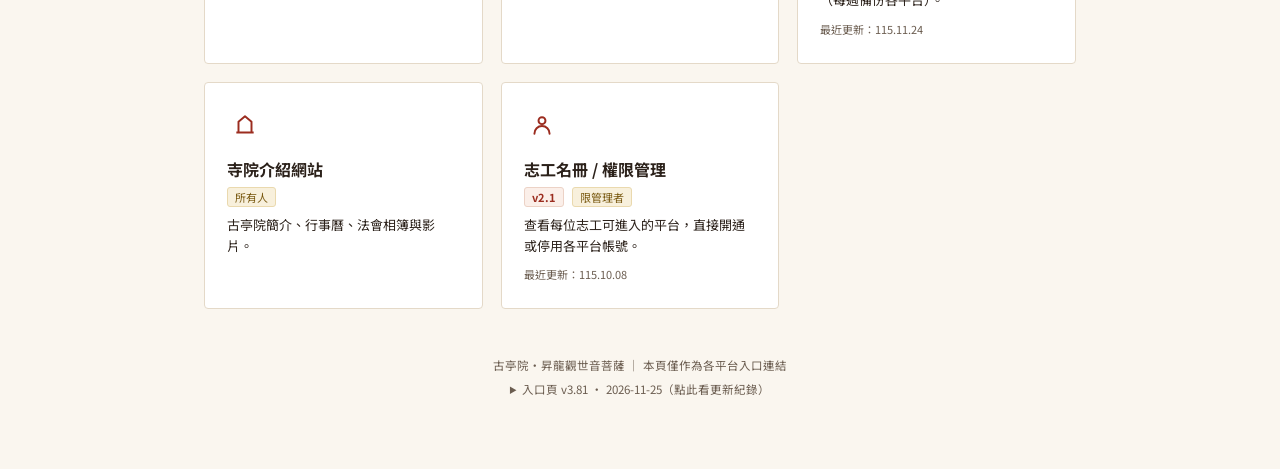
==== commit 8afadcfb: "供品 v208：好友清單姓名欄內換行、超過 5 位收合；入口頁 v3.81 Co-Authored-By: Claude Opus 5.5 <noreply@anthropic.com> Claude" ====
--- a/admin/index.html
+++ b/admin/index.html
@@ -107,9 +107,9 @@
     <a class="platform-card" href="../offering/?admin" target="_blank" rel="noopener">
       <div class="icon"><svg width="26" height="26" viewBox="0 0 24 24"><path d="M12 3l2.5 5 5.5.8-4 3.9.9 5.3-4.9-2.6-4.9 2.6.9-5.3-4-3.9 5.5-.8z" stroke="#9b2c1f" stroke-width="1.6" fill="none" stroke-linejoin="round"/></svg></div>
       <h3>供品贊助</h3>
-      <div class="meta"><span class="ver">v207</span><span class="who">工作人員後台</span></div>
+      <div class="meta"><span class="ver">v208</span><span class="who">工作人員後台</span></div>
       <p class="use">信眾登記贊助供品；後台查看登記、LINE 貼上快速登記、報名成功圖與收款通知（同戶合併）、列印紅紙與匯出資料；每場有自己的報名網址與 QR；管理者可看「LINE 小幫手好友清單」（LINE 名稱、對應信徒、最後互動、加入／封鎖時間）；公告圖片獨立存、要顯示才讀，後台可一鍵整理舊海報加快開啟。</p>
-      <p class="updated">最近更新：115.11.24</p>
+      <p class="updated">最近更新：115.11.25</p>
     </a>
 
     <a class="platform-card" href="../finance/" target="_blank" rel="noopener">
@@ -164,8 +164,9 @@
   <footer class="bottom">
     古亭院・昇龍觀世音菩薩 ｜ 本頁僅作為各平台入口連結
     <details>
-      <summary>入口頁 v3.80 ・ 2026-11-24（點此看更新紀錄）</summary>
+      <summary>入口頁 v3.81 ・ 2026-11-25（點此看更新紀錄）</summary>
       <ul>
+        <li><b>v3.81（2026-11-25）</b>：供品贊助 v208（LINE 小幫手好友清單姓名多時欄內換行、超過 5 位收合成「等 N 位」）。</li>
         <li><b>v3.80（2026-11-24）</b>：供品贊助 v207（LINE 小幫手好友清單也帶出信徒關聯表的姓名，並說明「尚未對應」怎樣會自動對應）。</li>
         <li><b>v3.79（2026-11-24）</b>：供品贊助 v206（公告圖片改成一張存一份、要顯示時才讀，加快開啟；後台管理者可一鍵整理舊場次海報）。</li>
         <li><b>v3.78（2026-11-24）</b>：法會報名 v5.46（儲存場次時海報自動獨立存、標頭圖自動縮小，防止網站再變慢；「整理圖片」備份改存雲端，手機也能按）。</li>
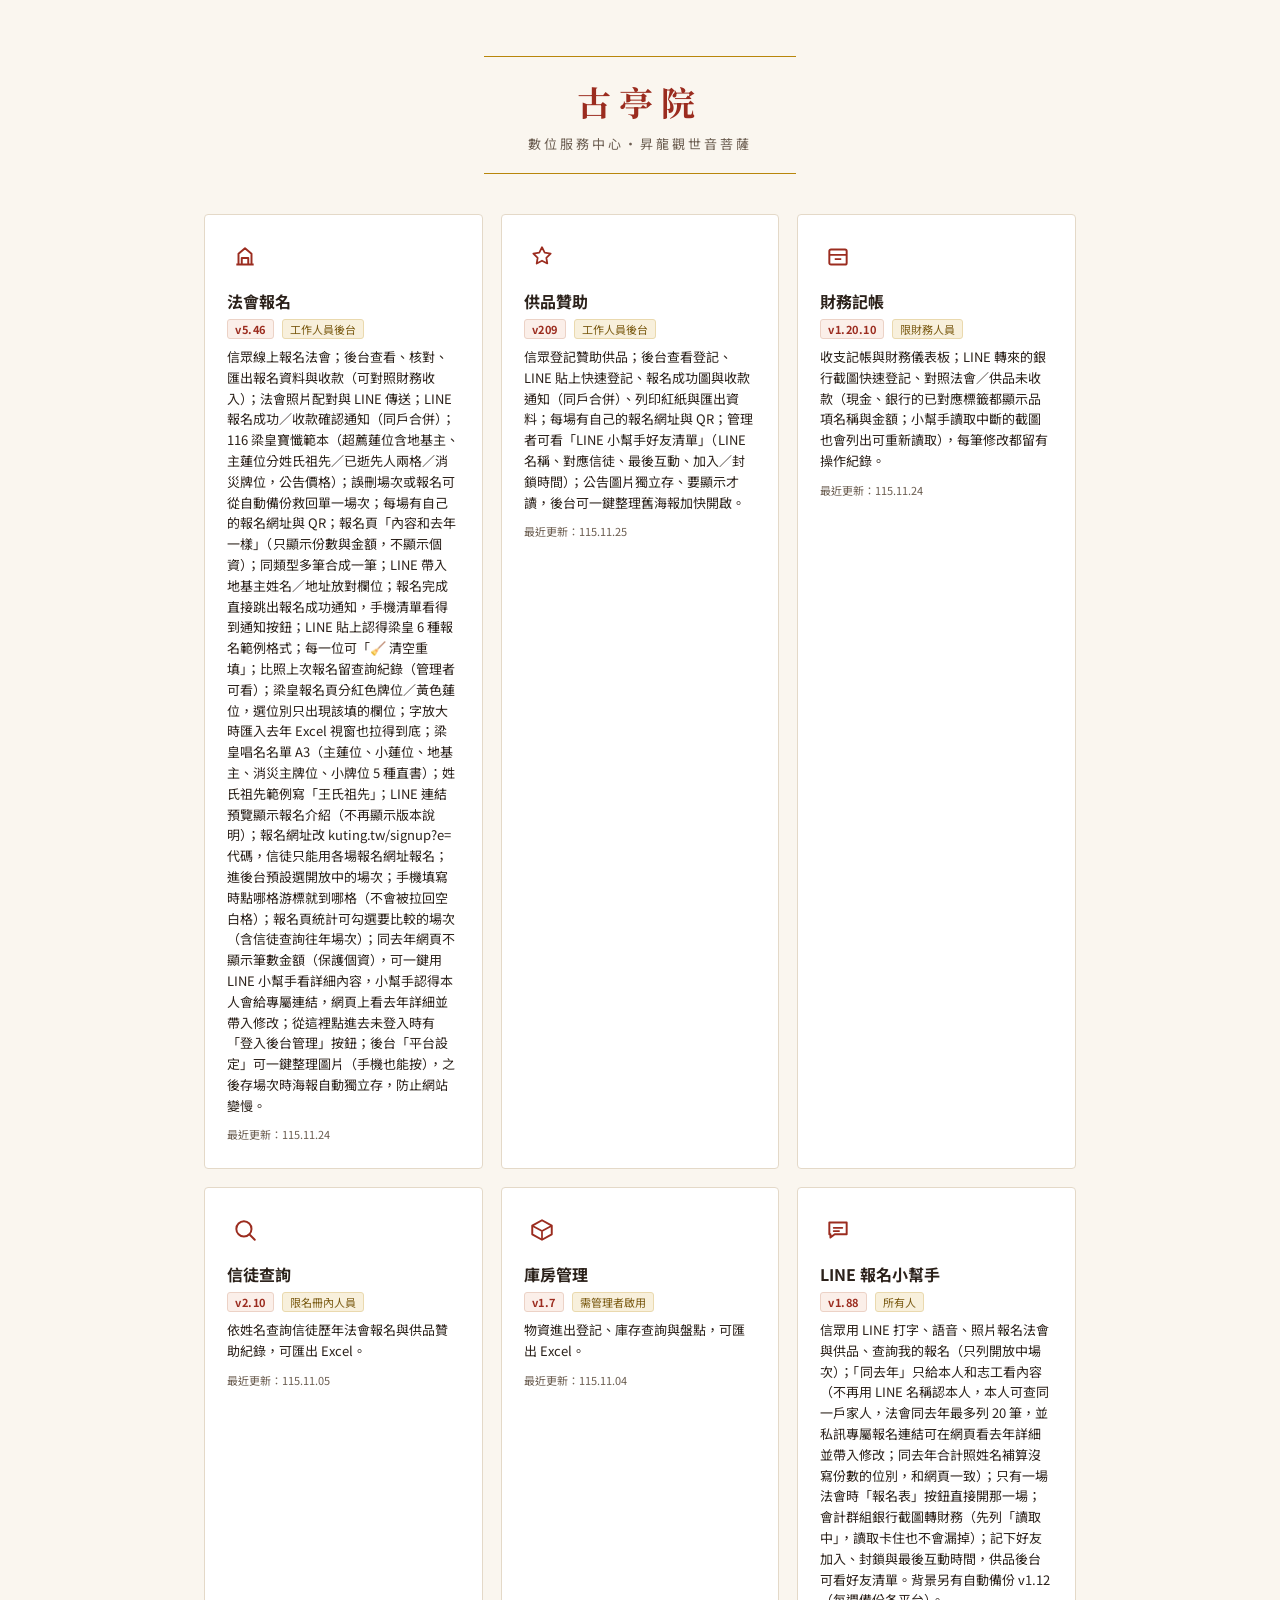
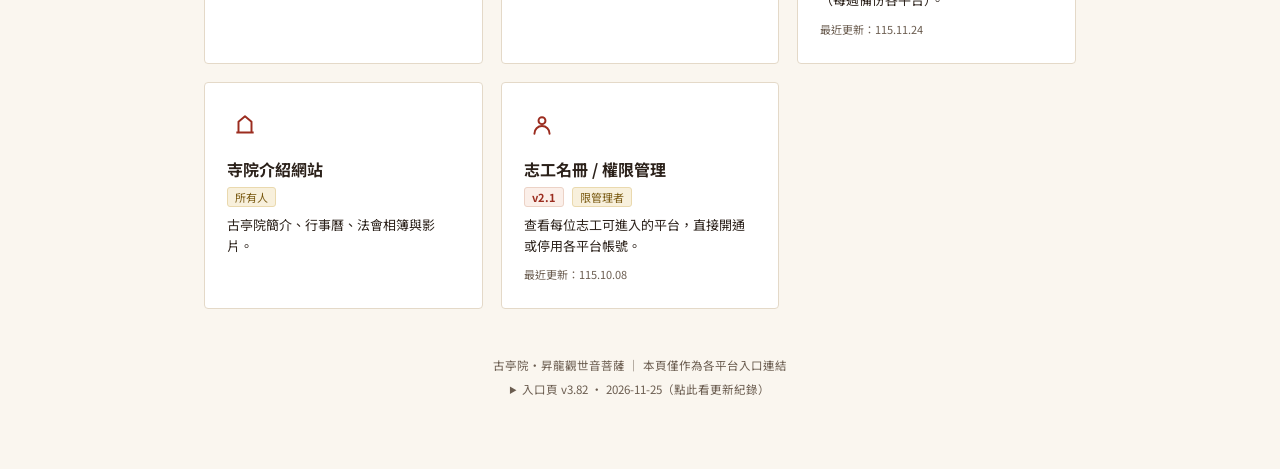
==== commit eb1e5e3a: "供品 v209：好友清單沒加好友改標「未加好友」，只有收到封鎖通知才標已封鎖；入口頁 v3.82 Co-Authored-By: Claude Opus 5.5 <noreply@anthropic." ====
--- a/admin/index.html
+++ b/admin/index.html
@@ -107,7 +107,7 @@
     <a class="platform-card" href="../offering/?admin" target="_blank" rel="noopener">
       <div class="icon"><svg width="26" height="26" viewBox="0 0 24 24"><path d="M12 3l2.5 5 5.5.8-4 3.9.9 5.3-4.9-2.6-4.9 2.6.9-5.3-4-3.9 5.5-.8z" stroke="#9b2c1f" stroke-width="1.6" fill="none" stroke-linejoin="round"/></svg></div>
       <h3>供品贊助</h3>
-      <div class="meta"><span class="ver">v208</span><span class="who">工作人員後台</span></div>
+      <div class="meta"><span class="ver">v209</span><span class="who">工作人員後台</span></div>
       <p class="use">信眾登記贊助供品；後台查看登記、LINE 貼上快速登記、報名成功圖與收款通知（同戶合併）、列印紅紙與匯出資料；每場有自己的報名網址與 QR；管理者可看「LINE 小幫手好友清單」（LINE 名稱、對應信徒、最後互動、加入／封鎖時間）；公告圖片獨立存、要顯示才讀，後台可一鍵整理舊海報加快開啟。</p>
       <p class="updated">最近更新：115.11.25</p>
     </a>
@@ -164,8 +164,9 @@
   <footer class="bottom">
     古亭院・昇龍觀世音菩薩 ｜ 本頁僅作為各平台入口連結
     <details>
-      <summary>入口頁 v3.81 ・ 2026-11-25（點此看更新紀錄）</summary>
+      <summary>入口頁 v3.82 ・ 2026-11-25（點此看更新紀錄）</summary>
       <ul>
+        <li><b>v3.82（2026-11-25）</b>：供品贊助 v209（LINE 小幫手好友清單：沒加好友的不再標成已封鎖，改標「未加好友」）。</li>
         <li><b>v3.81（2026-11-25）</b>：供品贊助 v208（LINE 小幫手好友清單姓名多時欄內換行、超過 5 位收合成「等 N 位」）。</li>
         <li><b>v3.80（2026-11-24）</b>：供品贊助 v207（LINE 小幫手好友清單也帶出信徒關聯表的姓名，並說明「尚未對應」怎樣會自動對應）。</li>
         <li><b>v3.79（2026-11-24）</b>：供品贊助 v206（公告圖片改成一張存一份、要顯示時才讀，加快開啟；後台管理者可一鍵整理舊場次海報）。</li>
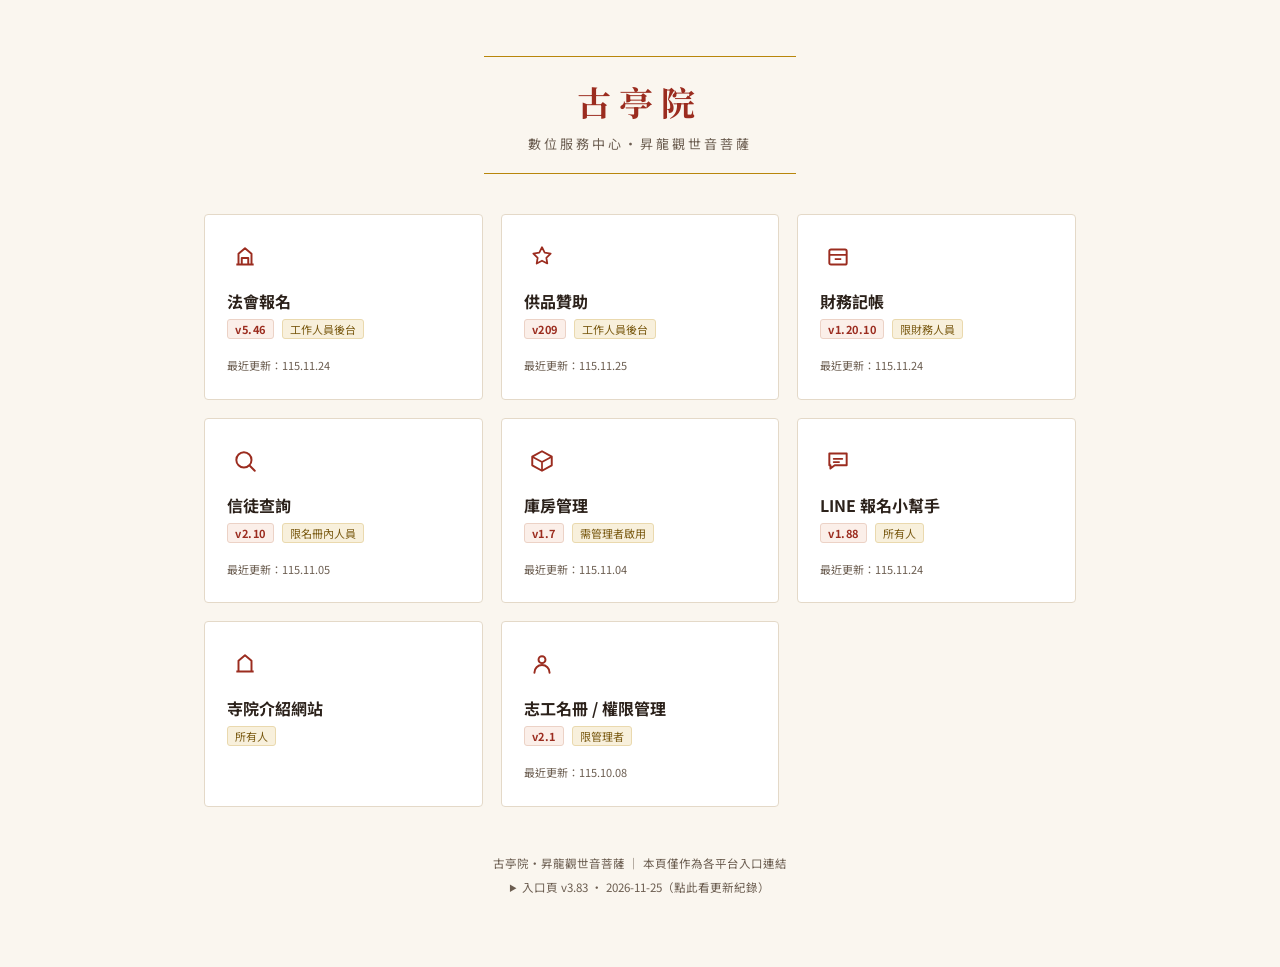
==== commit 6f8f98b3: "入口頁 v3.83：平台卡片拿掉功能說明，只留版本與最近更新日期 Co-Authored-By: Claude Opus 5.5 <noreply@anthropic.com> Claude-Sess" ====
--- a/admin/index.html
+++ b/admin/index.html
@@ -41,7 +41,7 @@
     display: grid; grid-template-columns: repeat(auto-fit, minmax(240px, 1fr)); gap: 18px;
   }
   .platform-card {
-    display: block; text-decoration: none; color: inherit;
+    display: flex; flex-direction: column; text-decoration: none; color: inherit;
     background: white; border: 1px solid var(--border); border-radius: 4px;
     padding: 24px 22px; transition: border-color .15s, transform .15s;
   }
@@ -69,8 +69,7 @@
     font-size: 11px; color: #7a5a12; background: #f8f0dc; border: 1px solid #ead9ae;
     padding: 1px 7px; border-radius: 3px;
   }
-  .platform-card .use { margin: 0 0 4px; font-size: 13px; color: var(--ink); line-height: 1.6; }
-  .platform-card .updated { margin-top: 10px; font-size: 11px; color: var(--muted); }
+  .platform-card .updated { margin-top: auto; padding-top: 10px; font-size: 11px; color: var(--muted); }
   footer.bottom details { margin-top: 8px; }
   footer.bottom summary { cursor: pointer; }
   footer.bottom ul { text-align: left; display: inline-block; margin: 8px 0 0; padding-left: 18px; line-height: 1.8; }
@@ -100,7 +99,6 @@
       <div class="icon"><svg width="26" height="26" viewBox="0 0 24 24"><path d="M4 19h16M6 19V9l6-5 6 5v10M9 19v-6h6v6" stroke="#9b2c1f" stroke-width="1.8" fill="none" stroke-linejoin="round"/></svg></div>
       <h3>法會報名</h3>
       <div class="meta"><span class="ver">v5.46</span><span class="who">工作人員後台</span></div>
-      <p class="use">信眾線上報名法會；後台查看、核對、匯出報名資料與收款（可對照財務收入）；法會照片配對與 LINE 傳送；LINE 報名成功／收款確認通知（同戶合併）；116 梁皇寶懺範本（超薦蓮位含地基主、主蓮位分姓氏祖先／已逝先人兩格／消災牌位，公告價格）；誤刪場次或報名可從自動備份救回單一場次；每場有自己的報名網址與 QR；報名頁「內容和去年一樣」（只顯示份數與金額，不顯示個資）；同類型多筆合成一筆；LINE 帶入地基主姓名／地址放對欄位；報名完成直接跳出報名成功通知，手機清單看得到通知按鈕；LINE 貼上認得梁皇 6 種報名範例格式；每一位可「🧹 清空重填」；比照上次報名留查詢紀錄（管理者可看）；梁皇報名頁分紅色牌位／黃色蓮位，選位別只出現該填的欄位；字放大時匯入去年 Excel 視窗也拉得到底；梁皇唱名名單 A3（主蓮位、小蓮位、地基主、消災主牌位、小牌位 5 種直書）；姓氏祖先範例寫「王氏祖先」；LINE 連結預覽顯示報名介紹（不再顯示版本說明）；報名網址改 kuting.tw/signup?e=代碼，信徒只能用各場報名網址報名；進後台預設選開放中的場次；手機填寫時點哪格游標就到哪格（不會被拉回空白格）；報名頁統計可勾選要比較的場次（含信徒查詢往年場次）；同去年網頁不顯示筆數金額（保護個資），可一鍵用 LINE 小幫手看詳細內容，小幫手認得本人會給專屬連結，網頁上看去年詳細並帶入修改；從這裡點進去未登入時有「登入後台管理」按鈕；後台「平台設定」可一鍵整理圖片（手機也能按），之後存場次時海報自動獨立存，防止網站變慢。</p>
       <p class="updated">最近更新：115.11.24</p>
     </a>
 
@@ -108,7 +106,6 @@
       <div class="icon"><svg width="26" height="26" viewBox="0 0 24 24"><path d="M12 3l2.5 5 5.5.8-4 3.9.9 5.3-4.9-2.6-4.9 2.6.9-5.3-4-3.9 5.5-.8z" stroke="#9b2c1f" stroke-width="1.6" fill="none" stroke-linejoin="round"/></svg></div>
       <h3>供品贊助</h3>
       <div class="meta"><span class="ver">v209</span><span class="who">工作人員後台</span></div>
-      <p class="use">信眾登記贊助供品；後台查看登記、LINE 貼上快速登記、報名成功圖與收款通知（同戶合併）、列印紅紙與匯出資料；每場有自己的報名網址與 QR；管理者可看「LINE 小幫手好友清單」（LINE 名稱、對應信徒、最後互動、加入／封鎖時間）；公告圖片獨立存、要顯示才讀，後台可一鍵整理舊海報加快開啟。</p>
       <p class="updated">最近更新：115.11.25</p>
     </a>
 
@@ -116,7 +113,6 @@
       <div class="icon"><svg width="26" height="26" viewBox="0 0 24 24"><rect x="4" y="5" width="16" height="14" rx="1.5" stroke="#9b2c1f" stroke-width="1.8" fill="none"/><path d="M4 10h16M9 14h6" stroke="#9b2c1f" stroke-width="1.6"/></svg></div>
       <h3>財務記帳</h3>
       <div class="meta"><span class="ver">v1.20.10</span><span class="who">限財務人員</span></div>
-      <p class="use">收支記帳與財務儀表板；LINE 轉來的銀行截圖快速登記、對照法會／供品未收款（現金、銀行的已對應標籤都顯示品項名稱與金額；小幫手讀取中斷的截圖也會列出可重新讀取），每筆修改都留有操作紀錄。</p>
       <p class="updated">最近更新：115.11.24</p>
     </a>
 
@@ -124,7 +120,6 @@
       <div class="icon"><svg width="26" height="26" viewBox="0 0 24 24"><circle cx="11" cy="11" r="7" stroke="#9b2c1f" stroke-width="1.8" fill="none"/><path d="M21 21l-4.35-4.35" stroke="#9b2c1f" stroke-width="1.8" stroke-linecap="round"/></svg></div>
       <h3>信徒查詢</h3>
       <div class="meta"><span class="ver">v2.10</span><span class="who">限名冊內人員</span></div>
-      <p class="use">依姓名查詢信徒歷年法會報名與供品贊助紀錄，可匯出 Excel。</p>
       <p class="updated">最近更新：115.11.05</p>
     </a>
 
@@ -132,7 +127,6 @@
       <div class="icon"><svg width="26" height="26" viewBox="0 0 24 24"><path d="M3 8l9-5 9 5v8l-9 5-9-5z" stroke="#9b2c1f" stroke-width="1.8" fill="none" stroke-linejoin="round"/><path d="M3 8l9 5 9-5M12 13v8" stroke="#9b2c1f" stroke-width="1.6" fill="none" stroke-linejoin="round"/></svg></div>
       <h3>庫房管理</h3>
       <div class="meta"><span class="ver">v1.7</span><span class="who">需管理者啟用</span></div>
-      <p class="use">物資進出登記、庫存查詢與盤點，可匯出 Excel。</p>
       <p class="updated">最近更新：115.11.04</p>
     </a>
 
@@ -140,7 +134,6 @@
       <div class="icon"><svg width="26" height="26" viewBox="0 0 24 24"><path d="M4 5h16v11H9l-4 3v-3H4z" stroke="#9b2c1f" stroke-width="1.8" fill="none" stroke-linejoin="round"/><path d="M8 10h8M8 13h5" stroke="#9b2c1f" stroke-width="1.6" stroke-linecap="round"/></svg></div>
       <h3>LINE 報名小幫手</h3>
       <div class="meta"><span class="ver">v1.88</span><span class="who">所有人</span></div>
-      <p class="use">信眾用 LINE 打字、語音、照片報名法會與供品、查詢我的報名（只列開放中場次）；「同去年」只給本人和志工看內容（不再用 LINE 名稱認本人，本人可查同一戶家人，法會同去年最多列 20 筆，並私訊專屬報名連結可在網頁看去年詳細並帶入修改；同去年合計照姓名補算沒寫份數的位別，和網頁一致）；只有一場法會時「報名表」按鈕直接開那一場；會計群組銀行截圖轉財務（先列「讀取中」，讀取卡住也不會漏掉）；記下好友加入、封鎖與最後互動時間，供品後台可看好友清單。背景另有自動備份 v1.12（每週備份各平台）。</p>
       <p class="updated">最近更新：115.11.24</p>
     </a>
 
@@ -148,14 +141,12 @@
       <div class="icon"><svg width="26" height="26" viewBox="0 0 24 24"><path d="M4 19h16M6 19V9l6-5 6 5v10" stroke="#9b2c1f" stroke-width="1.8" fill="none" stroke-linejoin="round"/></svg></div>
       <h3>寺院介紹網站</h3>
       <div class="meta"><span class="who">所有人</span></div>
-      <p class="use">古亭院簡介、行事曆、法會相簿與影片。</p>
     </a>
 
     <a class="platform-card" href="../volunteer/" target="_blank" rel="noopener">
       <div class="icon"><svg width="26" height="26" viewBox="0 0 24 24"><circle cx="12" cy="8" r="3.2" stroke="#9b2c1f" stroke-width="1.8" fill="none"/><path d="M5 20c0-3.9 3.1-7 7-7s7 3.1 7 7" stroke="#9b2c1f" stroke-width="1.8" fill="none" stroke-linecap="round"/></svg></div>
       <h3>志工名冊 / 權限管理</h3>
       <div class="meta"><span class="ver">v2.1</span><span class="who">限管理者</span></div>
-      <p class="use">查看每位志工可進入的平台，直接開通或停用各平台帳號。</p>
       <p class="updated">最近更新：115.10.08</p>
     </a>
 
@@ -164,8 +155,9 @@
   <footer class="bottom">
     古亭院・昇龍觀世音菩薩 ｜ 本頁僅作為各平台入口連結
     <details>
-      <summary>入口頁 v3.82 ・ 2026-11-25（點此看更新紀錄）</summary>
+      <summary>入口頁 v3.83 ・ 2026-11-25（點此看更新紀錄）</summary>
       <ul>
+        <li><b>v3.83（2026-11-25）</b>：各平台卡片拿掉功能說明文字，只留名稱、版本、使用對象與最近更新日期，卡片高度一致、版面整齊。</li>
         <li><b>v3.82（2026-11-25）</b>：供品贊助 v209（LINE 小幫手好友清單：沒加好友的不再標成已封鎖，改標「未加好友」）。</li>
         <li><b>v3.81（2026-11-25）</b>：供品贊助 v208（LINE 小幫手好友清單姓名多時欄內換行、超過 5 位收合成「等 N 位」）。</li>
         <li><b>v3.80（2026-11-24）</b>：供品贊助 v207（LINE 小幫手好友清單也帶出信徒關聯表的姓名，並說明「尚未對應」怎樣會自動對應）。</li>
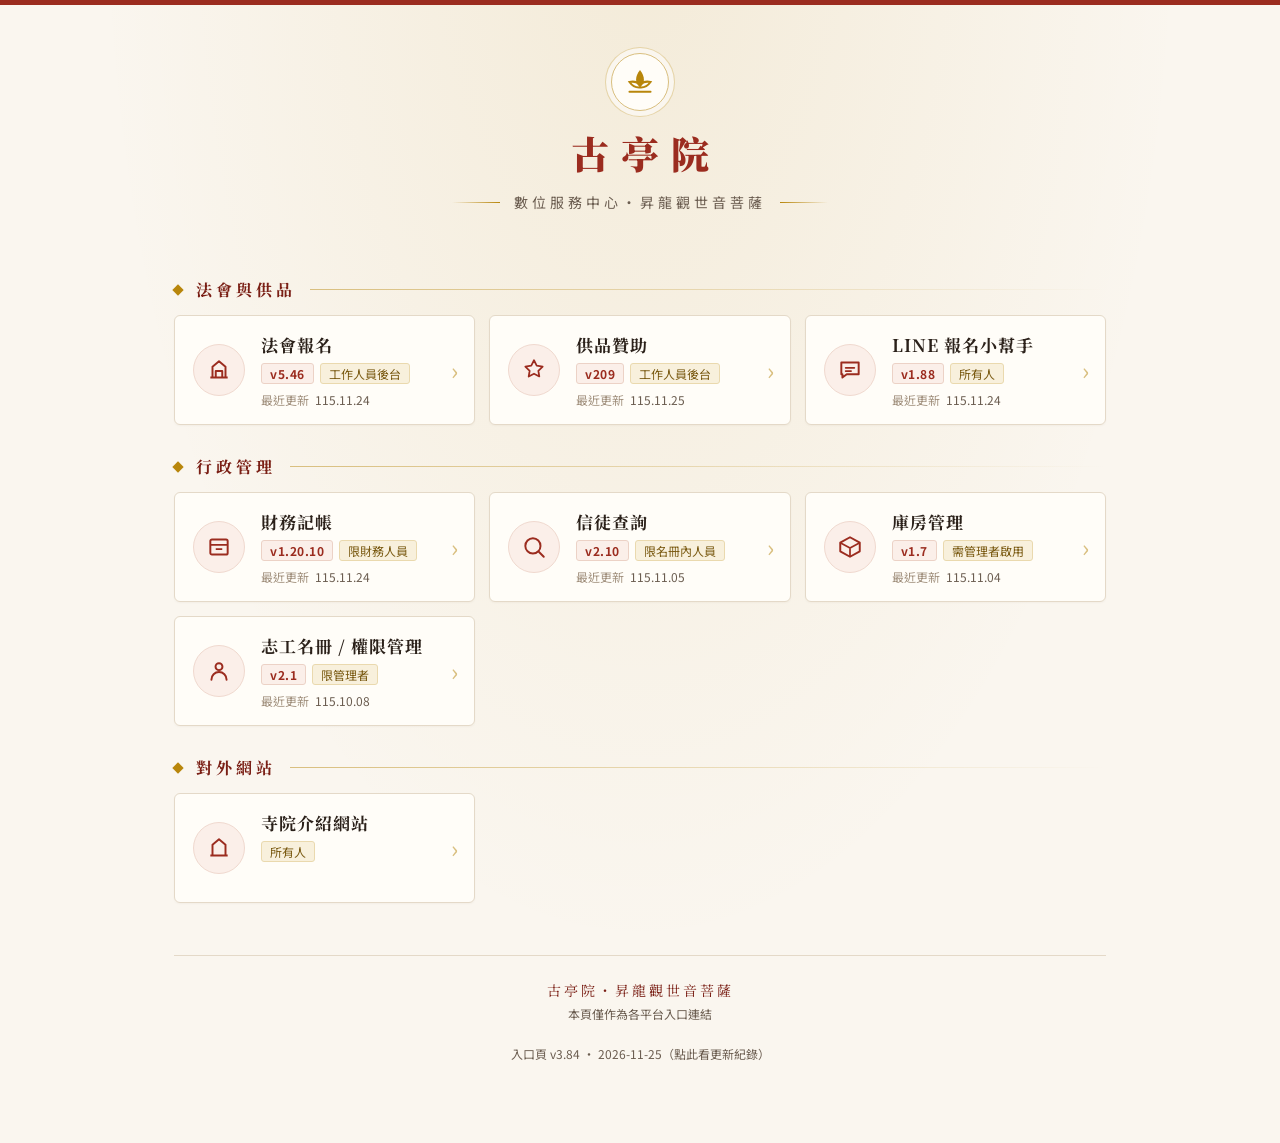
==== commit 2477a546: "入口頁 v3.84：重新排版（分組、左圖示卡片、蓮花印記標頭、手機一欄） Co-Authored-By: Claude Opus 5.5 <noreply@anthropic.com> Claude-" ====
--- a/admin/index.html
+++ b/admin/index.html
@@ -9,8 +9,11 @@
 <style>
   :root {
     --accent: #9b2c1f;
+    --accent-deep: #7a1f15;
     --gold: #b8860b;
+    --gold-soft: #d9bf7f;
     --bg: #faf6ef;
+    --paper: #fffdf8;
     --ink: #2b211a;
     --muted: #6b5d50;
     --border: #e4d9c8;
@@ -19,67 +22,128 @@
   body {
     margin: 0;
     font-family: 'Noto Sans TC', system-ui, sans-serif;
-    background: var(--bg);
+    background:
+      radial-gradient(ellipse at 50% -10%, rgba(184,134,11,.10), transparent 60%),
+      var(--bg);
     color: var(--ink);
     min-height: 100vh;
+    border-top: 5px solid var(--accent);
   }
   .serif { font-family: 'Noto Serif TC', serif; }
 
-  /* ---- Main content ---- */
-  #main { display: block; max-width: 920px; margin: 0 auto; padding: 56px 24px 72px; }
-  header.top {
-    text-align: center; padding-bottom: 40px;
-  }
-  header.top .ring {
-    display: inline-block; border-top: 1.5px solid var(--gold); border-bottom: 1.5px solid var(--gold);
-    padding: 20px 44px;
-  }
-  header.top h1 { margin: 0; font-size: 34px; letter-spacing: 8px; color: var(--accent); }
-  header.top p { margin: 8px 0 0; font-size: 13px; letter-spacing: 3px; color: var(--muted); }
+  #main { display: block; max-width: 980px; margin: 0 auto; padding: 48px 24px 64px; }
+
+  /* ---- Header ---- */
+  header.top { text-align: center; padding-bottom: 36px; }
+  header.top .ring { display: inline-block; padding: 0 8px; }
+  header.top .seal {
+    width: 58px; height: 58px; margin: 0 auto 14px; border-radius: 50%;
+    display: flex; align-items: center; justify-content: center;
+    background: var(--paper); border: 1.5px solid var(--gold-soft);
+    box-shadow: 0 0 0 5px var(--bg), 0 0 0 6px rgba(184,134,11,.25);
+  }
+  header.top h1 { margin: 0; font-size: 38px; font-weight: 900; letter-spacing: 12px; padding-left: 12px; color: var(--accent); }
+  header.top p {
+    margin: 12px 0 0; font-size: 14px; letter-spacing: 4px; color: var(--muted);
+    display: flex; align-items: center; justify-content: center; gap: 14px;
+  }
+  header.top p::before, header.top p::after {
+    content: ""; width: 48px; height: 1px;
+    background: linear-gradient(90deg, transparent, var(--gold));
+  }
+  header.top p::after { background: linear-gradient(90deg, var(--gold), transparent); }
+
+  /* ---- Groups ---- */
+  .group { margin-top: 30px; }
+  .group-title {
+    display: flex; align-items: center; gap: 14px;
+    margin: 0 0 14px; font-size: 16px; font-weight: 700; letter-spacing: 4px; color: var(--accent-deep);
+  }
+  .group-title::before {
+    content: ""; width: 8px; height: 8px; transform: rotate(45deg);
+    background: var(--gold); flex: none;
+  }
+  .group-title::after {
+    content: ""; flex: 1; height: 1px;
+    background: linear-gradient(90deg, var(--gold-soft), transparent);
+  }
 
   .grid {
-    display: grid; grid-template-columns: repeat(auto-fit, minmax(240px, 1fr)); gap: 18px;
-  }
+    display: grid; grid-template-columns: repeat(auto-fill, minmax(280px, 1fr)); gap: 14px;
+  }
+
+  /* ---- Cards ---- */
   .platform-card {
-    display: flex; flex-direction: column; text-decoration: none; color: inherit;
-    background: white; border: 1px solid var(--border); border-radius: 4px;
-    padding: 24px 22px; transition: border-color .15s, transform .15s;
-  }
-  .platform-card:hover { border-color: var(--gold); transform: translateY(-2px); }
+    position: relative;
+    display: flex; align-items: center; gap: 16px;
+    min-height: 96px;
+    text-decoration: none; color: inherit;
+    background: var(--paper); border: 1px solid var(--border); border-radius: 6px;
+    padding: 16px 40px 16px 18px;
+    box-shadow: 0 1px 2px rgba(80,50,20,.04);
+    transition: border-color .15s, box-shadow .15s, transform .15s;
+  }
+  .platform-card::before {
+    content: ""; position: absolute; left: -1px; top: 14px; bottom: 14px; width: 3px;
+    background: var(--accent); border-radius: 0 2px 2px 0; opacity: 0; transition: opacity .15s;
+  }
+  .platform-card:hover, .platform-card:focus-visible {
+    border-color: var(--gold-soft); transform: translateY(-2px);
+    box-shadow: 0 6px 18px rgba(120,70,20,.10); outline: none;
+  }
+  .platform-card:hover::before, .platform-card:focus-visible::before { opacity: 1; }
   .platform-card .icon {
-    width: 36px; height: 36px; display: flex; align-items: center; justify-content: center;
-    margin-bottom: 14px;
-  }
-  .platform-card h3 { margin: 0 0 6px; font-size: 16px; font-weight: 700; }
-  .platform-card p { margin: 0; font-size: 12.5px; color: var(--muted); line-height: 1.6; }
-  .platform-card .url-note {
-    margin-top: 12px; font-size: 10.5px; color: #b45309; background: #fef3c7;
-    padding: 4px 8px; border-radius: 3px; display: inline-block;
-  }
-
-
-  .platform-card .meta {
-    display: flex; align-items: center; gap: 8px; flex-wrap: wrap; margin: 0 0 8px;
-  }
+    flex: none; width: 52px; height: 52px; border-radius: 50%;
+    display: flex; align-items: center; justify-content: center;
+    background: #fbefe9; border: 1px solid #f0d9cf;
+  }
+  .platform-card .body { min-width: 0; flex: 1; }
+  .platform-card h3 {
+    margin: 0 0 6px; font-size: 17px; font-weight: 700; letter-spacing: 1px;
+    font-family: 'Noto Serif TC', serif; color: var(--ink);
+  }
+  .platform-card .meta { display: flex; align-items: center; gap: 6px; flex-wrap: wrap; margin: 0; }
   .platform-card .ver {
-    font-size: 11px; font-weight: 700; color: var(--accent); background: #fbefe9;
-    border: 1px solid #ecd2c6; padding: 1px 7px; border-radius: 3px; letter-spacing: .5px;
+    font-size: 12px; font-weight: 700; color: var(--accent); background: #fbefe9;
+    border: 1px solid #ecd2c6; padding: 1px 8px; border-radius: 3px; letter-spacing: .5px;
   }
   .platform-card .who {
-    font-size: 11px; color: #7a5a12; background: #f8f0dc; border: 1px solid #ead9ae;
-    padding: 1px 7px; border-radius: 3px;
-  }
-  .platform-card .updated { margin-top: auto; padding-top: 10px; font-size: 11px; color: var(--muted); }
-  footer.bottom details { margin-top: 8px; }
-  footer.bottom summary { cursor: pointer; }
-  footer.bottom ul { text-align: left; display: inline-block; margin: 8px 0 0; padding-left: 18px; line-height: 1.8; }
-
-  .platform-card.disabled {
-    opacity: .5; pointer-events: none; background: #f3eee4;
-  }
-
+    font-size: 12px; color: #7a5a12; background: #f8f0dc; border: 1px solid #ead9ae;
+    padding: 1px 8px; border-radius: 3px;
+  }
+  .platform-card .updated { margin: 7px 0 0; font-size: 12px; color: var(--muted); }
+  .platform-card .updated span { margin-right: 6px; color: #a08f7c; }
+  .platform-card .go {
+    position: absolute; right: 16px; top: 50%; transform: translateY(-50%);
+    font-size: 24px; line-height: 1; color: var(--gold-soft); transition: color .15s, right .15s;
+  }
+  .platform-card:hover .go { color: var(--accent); right: 12px; }
+  .platform-card.disabled { opacity: .5; pointer-events: none; background: #f3eee4; }
+
+  /* ---- Footer ---- */
   footer.bottom {
-    margin-top: 48px; text-align: center; font-size: 11.5px; color: var(--muted);
+    margin-top: 52px; padding-top: 22px; border-top: 1px solid var(--border);
+    text-align: center; font-size: 12px; color: var(--muted); line-height: 1.8;
+  }
+  footer.bottom .foot-mark { font-size: 14px; letter-spacing: 3px; color: var(--accent-deep); }
+  footer.bottom details { margin-top: 10px; }
+  footer.bottom summary { cursor: pointer; display: inline-block; padding: 8px 4px; min-height: 44px; }
+  footer.bottom ul {
+    text-align: left; display: block; max-width: 760px; margin: 8px auto 0; padding: 14px 18px 14px 34px;
+    line-height: 1.8; background: var(--paper); border: 1px solid var(--border); border-radius: 6px;
+    max-height: 420px; overflow-y: auto;
+  }
+
+  @media (max-width: 600px) {
+    #main { padding: 32px 16px 48px; }
+    header.top { padding-bottom: 20px; }
+    header.top h1 { font-size: 32px; letter-spacing: 10px; padding-left: 10px; }
+    header.top p { font-size: 13px; letter-spacing: 2px; gap: 10px; }
+    header.top p::before, header.top p::after { width: 28px; }
+    .group { margin-top: 24px; }
+    .grid { grid-template-columns: 1fr; gap: 10px; }
+    .platform-card { min-height: 84px; padding: 14px 36px 14px 14px; gap: 14px; }
+    .platform-card .icon { width: 46px; height: 46px; }
   }
 </style>
 </head>
@@ -88,75 +152,107 @@
 <div id="main">
   <header class="top">
     <div class="ring">
+      <div class="seal" aria-hidden="true"><svg width="36" height="36" viewBox="0 0 24 24"><path d="M12 4c1.8 2.2 2.6 4.4 2.6 6.4S13.8 14 12 15.6C10.2 14 9.4 12.4 9.4 10.4S10.2 6.2 12 4z" fill="#b8860b"/><path d="M12 15.6c-2.6.2-5.2-1-7-3.6 2.4-.6 4.6-.2 6.4 1.2M12 15.6c2.6.2 5.2-1 7-3.6-2.4-.6-4.6-.2-6.4 1.2M5 18.5h14" stroke="#b8860b" stroke-width="1.4" fill="none" stroke-linecap="round"/></svg></div>
       <h1 class="serif">古亭院</h1>
       <p>數位服務中心・昇龍觀世音菩薩</p>
     </div>
   </header>
 
-  <div class="grid">
-
+  <section class="group">
+    <h2 class="group-title serif"><span>法會與供品</span></h2>
+    <div class="grid">
     <a class="platform-card" href="../signup/?admin" target="_blank" rel="noopener">
       <div class="icon"><svg width="26" height="26" viewBox="0 0 24 24"><path d="M4 19h16M6 19V9l6-5 6 5v10M9 19v-6h6v6" stroke="#9b2c1f" stroke-width="1.8" fill="none" stroke-linejoin="round"/></svg></div>
+      <div class="body">
       <h3>法會報名</h3>
       <div class="meta"><span class="ver">v5.46</span><span class="who">工作人員後台</span></div>
-      <p class="updated">最近更新：115.11.24</p>
-    </a>
-
+      <p class="updated"><span>最近更新</span>115.11.24</p>
+      </div>
+      <span class="go" aria-hidden="true">›</span>
+    </a>
     <a class="platform-card" href="../offering/?admin" target="_blank" rel="noopener">
       <div class="icon"><svg width="26" height="26" viewBox="0 0 24 24"><path d="M12 3l2.5 5 5.5.8-4 3.9.9 5.3-4.9-2.6-4.9 2.6.9-5.3-4-3.9 5.5-.8z" stroke="#9b2c1f" stroke-width="1.6" fill="none" stroke-linejoin="round"/></svg></div>
+      <div class="body">
       <h3>供品贊助</h3>
       <div class="meta"><span class="ver">v209</span><span class="who">工作人員後台</span></div>
-      <p class="updated">最近更新：115.11.25</p>
-    </a>
-
+      <p class="updated"><span>最近更新</span>115.11.25</p>
+      </div>
+      <span class="go" aria-hidden="true">›</span>
+    </a>
+    <a class="platform-card" href="../line/" target="_blank" rel="noopener">
+      <div class="icon"><svg width="26" height="26" viewBox="0 0 24 24"><path d="M4 5h16v11H9l-4 3v-3H4z" stroke="#9b2c1f" stroke-width="1.8" fill="none" stroke-linejoin="round"/><path d="M8 10h8M8 13h5" stroke="#9b2c1f" stroke-width="1.6" stroke-linecap="round"/></svg></div>
+      <div class="body">
+      <h3>LINE 報名小幫手</h3>
+      <div class="meta"><span class="ver">v1.88</span><span class="who">所有人</span></div>
+      <p class="updated"><span>最近更新</span>115.11.24</p>
+      </div>
+      <span class="go" aria-hidden="true">›</span>
+    </a>
+    </div>
+  </section>
+  <section class="group">
+    <h2 class="group-title serif"><span>行政管理</span></h2>
+    <div class="grid">
     <a class="platform-card" href="../finance/" target="_blank" rel="noopener">
       <div class="icon"><svg width="26" height="26" viewBox="0 0 24 24"><rect x="4" y="5" width="16" height="14" rx="1.5" stroke="#9b2c1f" stroke-width="1.8" fill="none"/><path d="M4 10h16M9 14h6" stroke="#9b2c1f" stroke-width="1.6"/></svg></div>
+      <div class="body">
       <h3>財務記帳</h3>
       <div class="meta"><span class="ver">v1.20.10</span><span class="who">限財務人員</span></div>
-      <p class="updated">最近更新：115.11.24</p>
-    </a>
-
+      <p class="updated"><span>最近更新</span>115.11.24</p>
+      </div>
+      <span class="go" aria-hidden="true">›</span>
+    </a>
     <a class="platform-card" href="../query/" target="_blank" rel="noopener">
       <div class="icon"><svg width="26" height="26" viewBox="0 0 24 24"><circle cx="11" cy="11" r="7" stroke="#9b2c1f" stroke-width="1.8" fill="none"/><path d="M21 21l-4.35-4.35" stroke="#9b2c1f" stroke-width="1.8" stroke-linecap="round"/></svg></div>
+      <div class="body">
       <h3>信徒查詢</h3>
       <div class="meta"><span class="ver">v2.10</span><span class="who">限名冊內人員</span></div>
-      <p class="updated">最近更新：115.11.05</p>
-    </a>
-
+      <p class="updated"><span>最近更新</span>115.11.05</p>
+      </div>
+      <span class="go" aria-hidden="true">›</span>
+    </a>
     <a class="platform-card" href="../stock/" target="_blank" rel="noopener">
       <div class="icon"><svg width="26" height="26" viewBox="0 0 24 24"><path d="M3 8l9-5 9 5v8l-9 5-9-5z" stroke="#9b2c1f" stroke-width="1.8" fill="none" stroke-linejoin="round"/><path d="M3 8l9 5 9-5M12 13v8" stroke="#9b2c1f" stroke-width="1.6" fill="none" stroke-linejoin="round"/></svg></div>
+      <div class="body">
       <h3>庫房管理</h3>
       <div class="meta"><span class="ver">v1.7</span><span class="who">需管理者啟用</span></div>
-      <p class="updated">最近更新：115.11.04</p>
-    </a>
-
-    <a class="platform-card" href="../line/" target="_blank" rel="noopener">
-      <div class="icon"><svg width="26" height="26" viewBox="0 0 24 24"><path d="M4 5h16v11H9l-4 3v-3H4z" stroke="#9b2c1f" stroke-width="1.8" fill="none" stroke-linejoin="round"/><path d="M8 10h8M8 13h5" stroke="#9b2c1f" stroke-width="1.6" stroke-linecap="round"/></svg></div>
-      <h3>LINE 報名小幫手</h3>
-      <div class="meta"><span class="ver">v1.88</span><span class="who">所有人</span></div>
-      <p class="updated">最近更新：115.11.24</p>
-    </a>
-
+      <p class="updated"><span>最近更新</span>115.11.04</p>
+      </div>
+      <span class="go" aria-hidden="true">›</span>
+    </a>
+    <a class="platform-card" href="../volunteer/" target="_blank" rel="noopener">
+      <div class="icon"><svg width="26" height="26" viewBox="0 0 24 24"><circle cx="12" cy="8" r="3.2" stroke="#9b2c1f" stroke-width="1.8" fill="none"/><path d="M5 20c0-3.9 3.1-7 7-7s7 3.1 7 7" stroke="#9b2c1f" stroke-width="1.8" fill="none" stroke-linecap="round"/></svg></div>
+      <div class="body">
+      <h3>志工名冊 / 權限管理</h3>
+      <div class="meta"><span class="ver">v2.1</span><span class="who">限管理者</span></div>
+      <p class="updated"><span>最近更新</span>115.10.08</p>
+      </div>
+      <span class="go" aria-hidden="true">›</span>
+    </a>
+    </div>
+  </section>
+  <section class="group">
+    <h2 class="group-title serif"><span>對外網站</span></h2>
+    <div class="grid">
     <a class="platform-card" href="../" target="_blank" rel="noopener">
       <div class="icon"><svg width="26" height="26" viewBox="0 0 24 24"><path d="M4 19h16M6 19V9l6-5 6 5v10" stroke="#9b2c1f" stroke-width="1.8" fill="none" stroke-linejoin="round"/></svg></div>
+      <div class="body">
       <h3>寺院介紹網站</h3>
       <div class="meta"><span class="who">所有人</span></div>
-    </a>
-
-    <a class="platform-card" href="../volunteer/" target="_blank" rel="noopener">
-      <div class="icon"><svg width="26" height="26" viewBox="0 0 24 24"><circle cx="12" cy="8" r="3.2" stroke="#9b2c1f" stroke-width="1.8" fill="none"/><path d="M5 20c0-3.9 3.1-7 7-7s7 3.1 7 7" stroke="#9b2c1f" stroke-width="1.8" fill="none" stroke-linecap="round"/></svg></div>
-      <h3>志工名冊 / 權限管理</h3>
-      <div class="meta"><span class="ver">v2.1</span><span class="who">限管理者</span></div>
-      <p class="updated">最近更新：115.10.08</p>
-    </a>
-
-  </div>
+      <p class="updated">&nbsp;</p>
+      </div>
+      <span class="go" aria-hidden="true">›</span>
+    </a>
+    </div>
+  </section>
 
   <footer class="bottom">
-    古亭院・昇龍觀世音菩薩 ｜ 本頁僅作為各平台入口連結
+    <div class="foot-mark serif">古亭院・昇龍觀世音菩薩</div>
+    <div>本頁僅作為各平台入口連結</div>
     <details>
-      <summary>入口頁 v3.83 ・ 2026-11-25（點此看更新紀錄）</summary>
+      <summary>入口頁 v3.84 ・ 2026-11-25（點此看更新紀錄）</summary>
       <ul>
+        <li><b>v3.84（2026-11-25）</b>：入口頁重新排版：平台依「法會與供品／行政管理／對外網站」分組；卡片改為左邊圓形圖示、右邊名稱與版本，右側箭頭；標頭加金色蓮花印記與分隔線；手機版一欄緊湊排列；更新紀錄改成可捲動的框。</li>
         <li><b>v3.83（2026-11-25）</b>：各平台卡片拿掉功能說明文字，只留名稱、版本、使用對象與最近更新日期，卡片高度一致、版面整齊。</li>
         <li><b>v3.82（2026-11-25）</b>：供品贊助 v209（LINE 小幫手好友清單：沒加好友的不再標成已封鎖，改標「未加好友」）。</li>
         <li><b>v3.81（2026-11-25）</b>：供品贊助 v208（LINE 小幫手好友清單姓名多時欄內換行、超過 5 位收合成「等 N 位」）。</li>
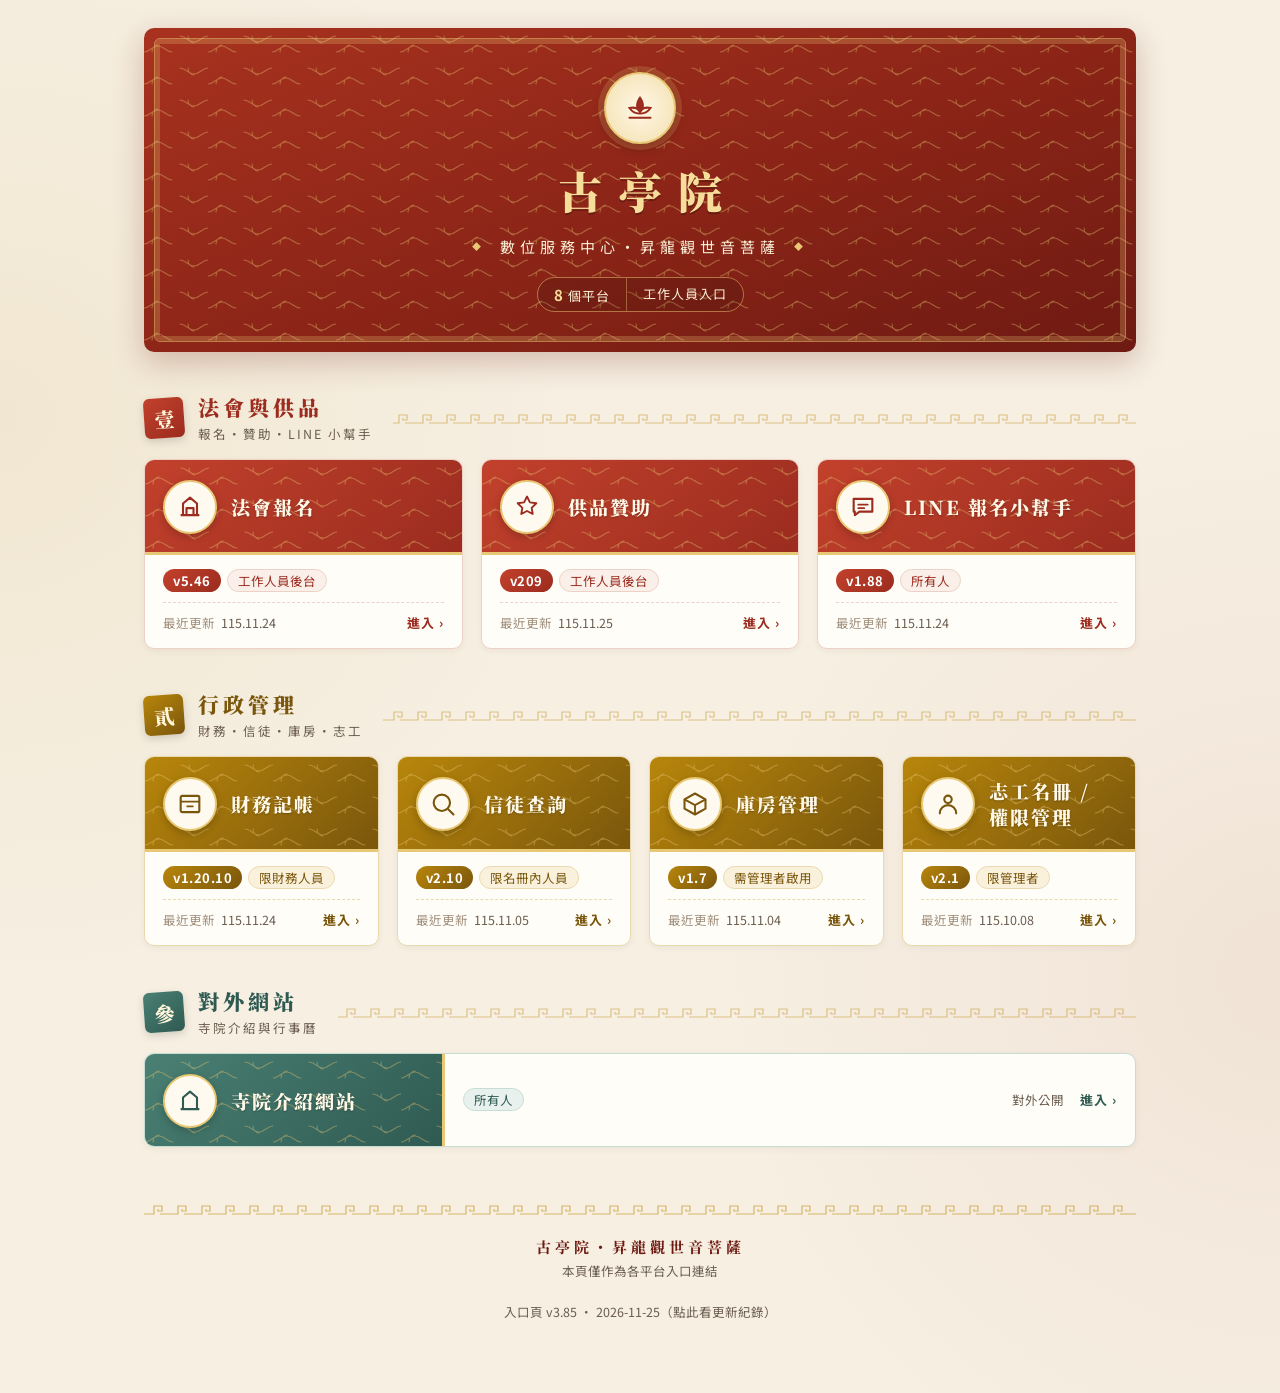
==== commit 9e648331: "入口頁 v3.85：硃紅雲紋橫幅、分組代表色、彩色卡片頭 Co-Authored-By: Claude Opus 5.5 <noreply@anthropic.com> Claude-Session:" ====
--- a/admin/index.html
+++ b/admin/index.html
@@ -9,141 +9,202 @@
 <style>
   :root {
     --accent: #9b2c1f;
-    --accent-deep: #7a1f15;
+    --accent-deep: #6e1a12;
     --gold: #b8860b;
+    --gold-lt: #e8c874;
     --gold-soft: #d9bf7f;
-    --bg: #faf6ef;
+    --bg: #f6efe2;
     --paper: #fffdf8;
     --ink: #2b211a;
     --muted: #6b5d50;
     --border: #e4d9c8;
+    --cloud: url("data:image/svg+xml,%3Csvg xmlns='http://www.w3.org/2000/svg' width='64' height='32' viewBox='0 0 64 32'%3E%3Cpath d='M0 24c6 0 8-6 14-6s8 6 14 6M8 24c0-4 3-7 6-7M36 8c6 0 8 6 14 6s8-6 14-6M44 8c0 4 3 7 6 7' fill='none' stroke='%23e8c874' stroke-width='1.1' stroke-linecap='round' opacity='.38'/%3E%3C/svg%3E");
+    --fret: url("data:image/svg+xml,%3Csvg xmlns='http://www.w3.org/2000/svg' width='24' height='12' viewBox='0 0 24 12'%3E%3Cpath d='M0 11h6V3h8v5h-4V6M12 11h12' fill='none' stroke='%23b8860b' stroke-width='1.2' opacity='.55'/%3E%3C/svg%3E");
   }
   * { box-sizing: border-box; }
   body {
     margin: 0;
     font-family: 'Noto Sans TC', system-ui, sans-serif;
     background:
-      radial-gradient(ellipse at 50% -10%, rgba(184,134,11,.10), transparent 60%),
+      radial-gradient(circle at 0% 30%, rgba(184,134,11,.08), transparent 35%),
+      radial-gradient(circle at 100% 70%, rgba(155,44,31,.06), transparent 35%),
       var(--bg);
     color: var(--ink);
     min-height: 100vh;
-    border-top: 5px solid var(--accent);
   }
   .serif { font-family: 'Noto Serif TC', serif; }
 
-  #main { display: block; max-width: 980px; margin: 0 auto; padding: 48px 24px 64px; }
-
-  /* ---- Header ---- */
-  header.top { text-align: center; padding-bottom: 36px; }
-  header.top .ring { display: inline-block; padding: 0 8px; }
+  #main { display: block; max-width: 1040px; margin: 0 auto; padding: 28px 24px 56px; }
+
+  /* ---- Hero ---- */
+  header.top {
+    position: relative; overflow: hidden; text-align: center;
+    border-radius: 10px; padding: 44px 24px 40px;
+    background: var(--cloud), linear-gradient(160deg, #a8321f 0%, #8a2417 55%, #6e1a12 100%);
+    background-size: 64px 32px, auto;
+    color: #fbefd5;
+    box-shadow: 0 10px 30px rgba(110,26,18,.25);
+  }
+  header.top::before {
+    content: ""; position: absolute; top: 10px; left: 10px; right: 10px; bottom: 10px; pointer-events: none;
+    border: 1px solid rgba(232,200,116,.55); border-radius: 6px;
+    box-shadow: inset 0 0 0 4px rgba(110,26,18,.0), inset 0 0 0 5px rgba(232,200,116,.25);
+  }
+  header.top .ring { position: relative; display: inline-block; }
   header.top .seal {
-    width: 58px; height: 58px; margin: 0 auto 14px; border-radius: 50%;
+    width: 72px; height: 72px; margin: 0 auto 14px; border-radius: 50%;
     display: flex; align-items: center; justify-content: center;
-    background: var(--paper); border: 1.5px solid var(--gold-soft);
-    box-shadow: 0 0 0 5px var(--bg), 0 0 0 6px rgba(184,134,11,.25);
-  }
-  header.top h1 { margin: 0; font-size: 38px; font-weight: 900; letter-spacing: 12px; padding-left: 12px; color: var(--accent); }
+    background: radial-gradient(circle, #fff8e6 0%, #f3dfae 100%);
+    border: 2px solid var(--gold-lt);
+    box-shadow: 0 0 0 6px rgba(232,200,116,.18), 0 4px 12px rgba(0,0,0,.25);
+  }
+  header.top h1 {
+    margin: 0; font-size: 44px; font-weight: 900; letter-spacing: 16px; padding-left: 16px;
+    color: #f6dd9a; text-shadow: 0 2px 0 rgba(0,0,0,.25);
+  }
   header.top p {
-    margin: 12px 0 0; font-size: 14px; letter-spacing: 4px; color: var(--muted);
+    margin: 14px 0 0; font-size: 15px; letter-spacing: 5px; color: #fbefd5;
     display: flex; align-items: center; justify-content: center; gap: 14px;
   }
   header.top p::before, header.top p::after {
-    content: ""; width: 48px; height: 1px;
-    background: linear-gradient(90deg, transparent, var(--gold));
-  }
-  header.top p::after { background: linear-gradient(90deg, var(--gold), transparent); }
+    content: "◆"; font-size: 9px; color: var(--gold-lt);
+  }
+  header.top .stats {
+    margin-top: 20px; display: inline-flex; gap: 0; border: 1px solid rgba(232,200,116,.5);
+    border-radius: 999px; overflow: hidden; font-size: 13px; letter-spacing: 1px;
+  }
+  header.top .stats span { padding: 6px 16px; background: rgba(0,0,0,.12); }
+  header.top .stats span + span { border-left: 1px solid rgba(232,200,116,.4); }
+  header.top .stats b { color: #f6dd9a; font-size: 15px; margin-right: 4px; }
 
   /* ---- Groups ---- */
-  .group { margin-top: 30px; }
-  .group-title {
-    display: flex; align-items: center; gap: 14px;
-    margin: 0 0 14px; font-size: 16px; font-weight: 700; letter-spacing: 4px; color: var(--accent-deep);
-  }
-  .group-title::before {
-    content: ""; width: 8px; height: 8px; transform: rotate(45deg);
-    background: var(--gold); flex: none;
-  }
-  .group-title::after {
-    content: ""; flex: 1; height: 1px;
-    background: linear-gradient(90deg, var(--gold-soft), transparent);
-  }
-
-  .grid {
-    display: grid; grid-template-columns: repeat(auto-fill, minmax(280px, 1fr)); gap: 14px;
-  }
+  .group { margin-top: 40px; --c: #9b2c1f; --c2: #c2412c; --tint: #fbefe9; --line: #ecd2c6; }
+  .group.g-admin { --c: #7a560c; --c2: #b8860b; --tint: #faf1dc; --line: #ead9ae; }
+  .group.g-web { --c: #2f5a52; --c2: #4a8073; --tint: #e8f1ee; --line: #c7dcd5; }
+  .group-head { display: flex; align-items: center; gap: 14px; margin: 0 0 16px; }
+  .group-head .no {
+    flex: none; width: 40px; height: 40px; border-radius: 6px;
+    display: flex; align-items: center; justify-content: center;
+    background: linear-gradient(145deg, var(--c2), var(--c)); color: #fff6dc;
+    font-family: 'Noto Serif TC', serif; font-size: 20px; font-weight: 900;
+    box-shadow: 0 3px 8px rgba(0,0,0,.15); transform: rotate(-4deg);
+  }
+  .group-head h2 { margin: 0; font-size: 21px; font-weight: 900; letter-spacing: 4px; color: var(--c); }
+  .group-head small { display: block; margin-top: 2px; font-size: 12.5px; letter-spacing: 2px; color: var(--muted); font-family: 'Noto Sans TC', sans-serif; font-weight: 400; }
+  .group-head::after {
+    content: ""; flex: 1; height: 12px; margin-left: 6px;
+    background: var(--fret) repeat-x center / 24px 12px; opacity: .8;
+  }
+
+  .grid { display: grid; gap: 18px; grid-template-columns: repeat(3, 1fr); }
+  .g-admin .grid { grid-template-columns: repeat(4, 1fr); }
+  .g-web .grid { grid-template-columns: 1fr; }
 
   /* ---- Cards ---- */
   .platform-card {
-    position: relative;
-    display: flex; align-items: center; gap: 16px;
-    min-height: 96px;
-    text-decoration: none; color: inherit;
-    background: var(--paper); border: 1px solid var(--border); border-radius: 6px;
-    padding: 16px 40px 16px 18px;
-    box-shadow: 0 1px 2px rgba(80,50,20,.04);
-    transition: border-color .15s, box-shadow .15s, transform .15s;
-  }
-  .platform-card::before {
-    content: ""; position: absolute; left: -1px; top: 14px; bottom: 14px; width: 3px;
-    background: var(--accent); border-radius: 0 2px 2px 0; opacity: 0; transition: opacity .15s;
+    position: relative; display: flex; flex-direction: column;
+    text-decoration: none; color: inherit; overflow: hidden;
+    background: var(--paper); border: 1px solid var(--line); border-radius: 10px;
+    box-shadow: 0 2px 6px rgba(80,50,20,.06);
+    transition: transform .18s, box-shadow .18s;
   }
   .platform-card:hover, .platform-card:focus-visible {
-    border-color: var(--gold-soft); transform: translateY(-2px);
-    box-shadow: 0 6px 18px rgba(120,70,20,.10); outline: none;
-  }
-  .platform-card:hover::before, .platform-card:focus-visible::before { opacity: 1; }
+    transform: translateY(-4px); outline: none;
+    box-shadow: 0 14px 28px rgba(80,40,10,.16);
+  }
+  .platform-card .head {
+    position: relative; display: flex; align-items: center; gap: 14px;
+    padding: 20px 18px 18px; min-height: 92px;
+    background: var(--cloud), linear-gradient(135deg, var(--c2), var(--c));
+    background-size: 64px 32px, auto;
+    border-bottom: 3px solid var(--gold-lt);
+  }
   .platform-card .icon {
-    flex: none; width: 52px; height: 52px; border-radius: 50%;
+    flex: none; width: 54px; height: 54px; border-radius: 50%;
     display: flex; align-items: center; justify-content: center;
-    background: #fbefe9; border: 1px solid #f0d9cf;
-  }
-  .platform-card .body { min-width: 0; flex: 1; }
+    background: #fffaf0; border: 2px solid var(--gold-lt);
+    box-shadow: 0 3px 8px rgba(0,0,0,.2);
+    transition: transform .25s;
+  }
+  .platform-card:hover .icon { transform: rotate(-8deg) scale(1.06); }
+  .platform-card .icon svg { width: 28px; height: 28px; }
+  .platform-card .icon svg * { stroke: var(--c); }
   .platform-card h3 {
-    margin: 0 0 6px; font-size: 17px; font-weight: 700; letter-spacing: 1px;
-    font-family: 'Noto Serif TC', serif; color: var(--ink);
-  }
-  .platform-card .meta { display: flex; align-items: center; gap: 6px; flex-wrap: wrap; margin: 0; }
+    margin: 0; font-size: 19px; font-weight: 900; letter-spacing: 2px; line-height: 1.35;
+    font-family: 'Noto Serif TC', serif; color: #fff8e6; text-shadow: 0 1px 2px rgba(0,0,0,.25);
+  }
+  .platform-card .body {
+    flex: 1; display: flex; flex-direction: column; gap: 10px; padding: 14px 18px 16px;
+  }
+  .platform-card .meta { display: flex; align-items: center; gap: 6px; flex-wrap: wrap; }
   .platform-card .ver {
-    font-size: 12px; font-weight: 700; color: var(--accent); background: #fbefe9;
-    border: 1px solid #ecd2c6; padding: 1px 8px; border-radius: 3px; letter-spacing: .5px;
+    font-size: 13px; font-weight: 700; color: #fff; letter-spacing: .5px;
+    background: linear-gradient(135deg, var(--c2), var(--c)); padding: 2px 10px; border-radius: 999px;
   }
   .platform-card .who {
-    font-size: 12px; color: #7a5a12; background: #f8f0dc; border: 1px solid #ead9ae;
-    padding: 1px 8px; border-radius: 3px;
-  }
-  .platform-card .updated { margin: 7px 0 0; font-size: 12px; color: var(--muted); }
+    font-size: 12.5px; color: var(--c); background: var(--tint); border: 1px solid var(--line);
+    padding: 1px 10px; border-radius: 999px;
+  }
+  .platform-card .foot {
+    margin-top: auto; display: flex; align-items: center; justify-content: space-between;
+    padding-top: 10px; border-top: 1px dashed var(--line);
+  }
+  .platform-card .updated { margin: 0; font-size: 12.5px; color: var(--muted); }
   .platform-card .updated span { margin-right: 6px; color: #a08f7c; }
   .platform-card .go {
-    position: absolute; right: 16px; top: 50%; transform: translateY(-50%);
-    font-size: 24px; line-height: 1; color: var(--gold-soft); transition: color .15s, right .15s;
-  }
-  .platform-card:hover .go { color: var(--accent); right: 12px; }
-  .platform-card.disabled { opacity: .5; pointer-events: none; background: #f3eee4; }
+    font-size: 13px; font-weight: 700; color: var(--c); letter-spacing: 1px; white-space: nowrap;
+    transition: transform .18s;
+  }
+  .platform-card:hover .go { transform: translateX(3px); }
+
+  /* 寬版卡片（對外網站） */
+  .g-web .platform-card { flex-direction: row; }
+  .g-web .platform-card .head { flex: 0 0 300px; border-bottom: 0; border-right: 3px solid var(--gold-lt); }
+  .g-web .platform-card .body { flex-direction: row; align-items: center; justify-content: space-between; }
+  .g-web .platform-card .foot { margin: 0; padding: 0; border: 0; gap: 16px; }
+
+  .platform-card.disabled { opacity: .5; pointer-events: none; }
 
   /* ---- Footer ---- */
   footer.bottom {
-    margin-top: 52px; padding-top: 22px; border-top: 1px solid var(--border);
-    text-align: center; font-size: 12px; color: var(--muted); line-height: 1.8;
-  }
-  footer.bottom .foot-mark { font-size: 14px; letter-spacing: 3px; color: var(--accent-deep); }
+    margin-top: 56px; text-align: center; font-size: 12.5px; color: var(--muted); line-height: 1.8;
+  }
+  footer.bottom::before {
+    content: ""; display: block; height: 12px; margin-bottom: 18px;
+    background: var(--fret) repeat-x center / 24px 12px;
+  }
+  footer.bottom .foot-mark { font-size: 15px; letter-spacing: 4px; color: var(--accent-deep); font-weight: 700; }
   footer.bottom details { margin-top: 10px; }
   footer.bottom summary { cursor: pointer; display: inline-block; padding: 8px 4px; min-height: 44px; }
   footer.bottom ul {
     text-align: left; display: block; max-width: 760px; margin: 8px auto 0; padding: 14px 18px 14px 34px;
-    line-height: 1.8; background: var(--paper); border: 1px solid var(--border); border-radius: 6px;
+    line-height: 1.8; background: var(--paper); border: 1px solid var(--border); border-radius: 8px;
     max-height: 420px; overflow-y: auto;
   }
 
+  @media (max-width: 900px) {
+    .grid, .g-admin .grid { grid-template-columns: repeat(2, 1fr); }
+    .g-web .grid { grid-template-columns: 1fr; }
+  }
   @media (max-width: 600px) {
-    #main { padding: 32px 16px 48px; }
-    header.top { padding-bottom: 20px; }
-    header.top h1 { font-size: 32px; letter-spacing: 10px; padding-left: 10px; }
-    header.top p { font-size: 13px; letter-spacing: 2px; gap: 10px; }
-    header.top p::before, header.top p::after { width: 28px; }
-    .group { margin-top: 24px; }
-    .grid { grid-template-columns: 1fr; gap: 10px; }
-    .platform-card { min-height: 84px; padding: 14px 36px 14px 14px; gap: 14px; }
-    .platform-card .icon { width: 46px; height: 46px; }
+    #main { padding: 16px 16px 44px; }
+    header.top { padding: 32px 16px 28px; }
+    header.top .seal { width: 60px; height: 60px; }
+    header.top h1 { font-size: 36px; letter-spacing: 12px; padding-left: 12px; }
+    header.top p { font-size: 13px; letter-spacing: 2px; gap: 8px; }
+    header.top .stats { font-size: 12px; }
+    header.top .stats span { padding: 6px 10px; }
+    .group { margin-top: 30px; }
+    .group-head h2 { font-size: 19px; }
+    .grid, .g-admin .grid { grid-template-columns: 1fr; gap: 12px; }
+    .platform-card .head { min-height: 76px; padding: 14px 16px; }
+    .platform-card .icon { width: 48px; height: 48px; }
+    .platform-card h3 { font-size: 18px; }
+    .platform-card .body { padding: 12px 16px 14px; }
+    .g-web .platform-card { flex-direction: column; }
+    .g-web .platform-card .head { flex: none; border-right: 0; border-bottom: 3px solid var(--gold-lt); }
+    .g-web .platform-card .body { flex-direction: column; align-items: stretch; }
+    .g-web .platform-card .foot { margin-top: auto; padding-top: 10px; border-top: 1px dashed var(--line); }
   }
 </style>
 </head>
@@ -152,97 +213,106 @@
 <div id="main">
   <header class="top">
     <div class="ring">
-      <div class="seal" aria-hidden="true"><svg width="36" height="36" viewBox="0 0 24 24"><path d="M12 4c1.8 2.2 2.6 4.4 2.6 6.4S13.8 14 12 15.6C10.2 14 9.4 12.4 9.4 10.4S10.2 6.2 12 4z" fill="#b8860b"/><path d="M12 15.6c-2.6.2-5.2-1-7-3.6 2.4-.6 4.6-.2 6.4 1.2M12 15.6c2.6.2 5.2-1 7-3.6-2.4-.6-4.6-.2-6.4 1.2M5 18.5h14" stroke="#b8860b" stroke-width="1.4" fill="none" stroke-linecap="round"/></svg></div>
+      <div class="seal" aria-hidden="true"><svg width="36" height="36" viewBox="0 0 24 24"><path d="M12 4c1.8 2.2 2.6 4.4 2.6 6.4S13.8 14 12 15.6C10.2 14 9.4 12.4 9.4 10.4S10.2 6.2 12 4z" fill="#9b2c1f"/><path d="M12 15.6c-2.6.2-5.2-1-7-3.6 2.4-.6 4.6-.2 6.4 1.2M12 15.6c2.6.2 5.2-1 7-3.6-2.4-.6-4.6-.2-6.4 1.2M5 18.5h14" stroke="#9b2c1f" stroke-width="1.4" fill="none" stroke-linecap="round"/></svg></div>
       <h1 class="serif">古亭院</h1>
       <p>數位服務中心・昇龍觀世音菩薩</p>
+      <div class="stats"><span><b>8</b>個平台</span><span>工作人員入口</span></div>
     </div>
   </header>
 
-  <section class="group">
-    <h2 class="group-title serif"><span>法會與供品</span></h2>
+  <section class="group g-rite">
+    <div class="group-head"><span class="no">壹</span><h2 class="serif">法會與供品<small>報名・贊助・LINE 小幫手</small></h2></div>
     <div class="grid">
-    <a class="platform-card" href="../signup/?admin" target="_blank" rel="noopener">
-      <div class="icon"><svg width="26" height="26" viewBox="0 0 24 24"><path d="M4 19h16M6 19V9l6-5 6 5v10M9 19v-6h6v6" stroke="#9b2c1f" stroke-width="1.8" fill="none" stroke-linejoin="round"/></svg></div>
-      <div class="body">
-      <h3>法會報名</h3>
-      <div class="meta"><span class="ver">v5.46</span><span class="who">工作人員後台</span></div>
-      <p class="updated"><span>最近更新</span>115.11.24</p>
-      </div>
-      <span class="go" aria-hidden="true">›</span>
-    </a>
-    <a class="platform-card" href="../offering/?admin" target="_blank" rel="noopener">
-      <div class="icon"><svg width="26" height="26" viewBox="0 0 24 24"><path d="M12 3l2.5 5 5.5.8-4 3.9.9 5.3-4.9-2.6-4.9 2.6.9-5.3-4-3.9 5.5-.8z" stroke="#9b2c1f" stroke-width="1.6" fill="none" stroke-linejoin="round"/></svg></div>
-      <div class="body">
-      <h3>供品贊助</h3>
-      <div class="meta"><span class="ver">v209</span><span class="who">工作人員後台</span></div>
-      <p class="updated"><span>最近更新</span>115.11.25</p>
-      </div>
-      <span class="go" aria-hidden="true">›</span>
-    </a>
-    <a class="platform-card" href="../line/" target="_blank" rel="noopener">
-      <div class="icon"><svg width="26" height="26" viewBox="0 0 24 24"><path d="M4 5h16v11H9l-4 3v-3H4z" stroke="#9b2c1f" stroke-width="1.8" fill="none" stroke-linejoin="round"/><path d="M8 10h8M8 13h5" stroke="#9b2c1f" stroke-width="1.6" stroke-linecap="round"/></svg></div>
-      <div class="body">
-      <h3>LINE 報名小幫手</h3>
-      <div class="meta"><span class="ver">v1.88</span><span class="who">所有人</span></div>
-      <p class="updated"><span>最近更新</span>115.11.24</p>
-      </div>
-      <span class="go" aria-hidden="true">›</span>
-    </a>
+      <a class="platform-card" href="../signup/?admin" target="_blank" rel="noopener">
+        <div class="head">
+          <div class="icon"><svg width="26" height="26" viewBox="0 0 24 24"><path d="M4 19h16M6 19V9l6-5 6 5v10M9 19v-6h6v6" stroke="#9b2c1f" stroke-width="1.8" fill="none" stroke-linejoin="round"/></svg></div>
+          <h3>法會報名</h3>
+        </div>
+        <div class="body">
+          <div class="meta"><span class="ver">v5.46</span><span class="who">工作人員後台</span></div>
+          <div class="foot"><p class="updated"><span>最近更新</span>115.11.24</p><span class="go">進入 ›</span></div>
+        </div>
+      </a>
+      <a class="platform-card" href="../offering/?admin" target="_blank" rel="noopener">
+        <div class="head">
+          <div class="icon"><svg width="26" height="26" viewBox="0 0 24 24"><path d="M12 3l2.5 5 5.5.8-4 3.9.9 5.3-4.9-2.6-4.9 2.6.9-5.3-4-3.9 5.5-.8z" stroke="#9b2c1f" stroke-width="1.6" fill="none" stroke-linejoin="round"/></svg></div>
+          <h3>供品贊助</h3>
+        </div>
+        <div class="body">
+          <div class="meta"><span class="ver">v209</span><span class="who">工作人員後台</span></div>
+          <div class="foot"><p class="updated"><span>最近更新</span>115.11.25</p><span class="go">進入 ›</span></div>
+        </div>
+      </a>
+      <a class="platform-card" href="../line/" target="_blank" rel="noopener">
+        <div class="head">
+          <div class="icon"><svg width="26" height="26" viewBox="0 0 24 24"><path d="M4 5h16v11H9l-4 3v-3H4z" stroke="#9b2c1f" stroke-width="1.8" fill="none" stroke-linejoin="round"/><path d="M8 10h8M8 13h5" stroke="#9b2c1f" stroke-width="1.6" stroke-linecap="round"/></svg></div>
+          <h3>LINE 報名小幫手</h3>
+        </div>
+        <div class="body">
+          <div class="meta"><span class="ver">v1.88</span><span class="who">所有人</span></div>
+          <div class="foot"><p class="updated"><span>最近更新</span>115.11.24</p><span class="go">進入 ›</span></div>
+        </div>
+      </a>
     </div>
   </section>
-  <section class="group">
-    <h2 class="group-title serif"><span>行政管理</span></h2>
+  <section class="group g-admin">
+    <div class="group-head"><span class="no">貳</span><h2 class="serif">行政管理<small>財務・信徒・庫房・志工</small></h2></div>
     <div class="grid">
-    <a class="platform-card" href="../finance/" target="_blank" rel="noopener">
-      <div class="icon"><svg width="26" height="26" viewBox="0 0 24 24"><rect x="4" y="5" width="16" height="14" rx="1.5" stroke="#9b2c1f" stroke-width="1.8" fill="none"/><path d="M4 10h16M9 14h6" stroke="#9b2c1f" stroke-width="1.6"/></svg></div>
-      <div class="body">
-      <h3>財務記帳</h3>
-      <div class="meta"><span class="ver">v1.20.10</span><span class="who">限財務人員</span></div>
-      <p class="updated"><span>最近更新</span>115.11.24</p>
-      </div>
-      <span class="go" aria-hidden="true">›</span>
-    </a>
-    <a class="platform-card" href="../query/" target="_blank" rel="noopener">
-      <div class="icon"><svg width="26" height="26" viewBox="0 0 24 24"><circle cx="11" cy="11" r="7" stroke="#9b2c1f" stroke-width="1.8" fill="none"/><path d="M21 21l-4.35-4.35" stroke="#9b2c1f" stroke-width="1.8" stroke-linecap="round"/></svg></div>
-      <div class="body">
-      <h3>信徒查詢</h3>
-      <div class="meta"><span class="ver">v2.10</span><span class="who">限名冊內人員</span></div>
-      <p class="updated"><span>最近更新</span>115.11.05</p>
-      </div>
-      <span class="go" aria-hidden="true">›</span>
-    </a>
-    <a class="platform-card" href="../stock/" target="_blank" rel="noopener">
-      <div class="icon"><svg width="26" height="26" viewBox="0 0 24 24"><path d="M3 8l9-5 9 5v8l-9 5-9-5z" stroke="#9b2c1f" stroke-width="1.8" fill="none" stroke-linejoin="round"/><path d="M3 8l9 5 9-5M12 13v8" stroke="#9b2c1f" stroke-width="1.6" fill="none" stroke-linejoin="round"/></svg></div>
-      <div class="body">
-      <h3>庫房管理</h3>
-      <div class="meta"><span class="ver">v1.7</span><span class="who">需管理者啟用</span></div>
-      <p class="updated"><span>最近更新</span>115.11.04</p>
-      </div>
-      <span class="go" aria-hidden="true">›</span>
-    </a>
-    <a class="platform-card" href="../volunteer/" target="_blank" rel="noopener">
-      <div class="icon"><svg width="26" height="26" viewBox="0 0 24 24"><circle cx="12" cy="8" r="3.2" stroke="#9b2c1f" stroke-width="1.8" fill="none"/><path d="M5 20c0-3.9 3.1-7 7-7s7 3.1 7 7" stroke="#9b2c1f" stroke-width="1.8" fill="none" stroke-linecap="round"/></svg></div>
-      <div class="body">
-      <h3>志工名冊 / 權限管理</h3>
-      <div class="meta"><span class="ver">v2.1</span><span class="who">限管理者</span></div>
-      <p class="updated"><span>最近更新</span>115.10.08</p>
-      </div>
-      <span class="go" aria-hidden="true">›</span>
-    </a>
+      <a class="platform-card" href="../finance/" target="_blank" rel="noopener">
+        <div class="head">
+          <div class="icon"><svg width="26" height="26" viewBox="0 0 24 24"><rect x="4" y="5" width="16" height="14" rx="1.5" stroke="#9b2c1f" stroke-width="1.8" fill="none"/><path d="M4 10h16M9 14h6" stroke="#9b2c1f" stroke-width="1.6"/></svg></div>
+          <h3>財務記帳</h3>
+        </div>
+        <div class="body">
+          <div class="meta"><span class="ver">v1.20.10</span><span class="who">限財務人員</span></div>
+          <div class="foot"><p class="updated"><span>最近更新</span>115.11.24</p><span class="go">進入 ›</span></div>
+        </div>
+      </a>
+      <a class="platform-card" href="../query/" target="_blank" rel="noopener">
+        <div class="head">
+          <div class="icon"><svg width="26" height="26" viewBox="0 0 24 24"><circle cx="11" cy="11" r="7" stroke="#9b2c1f" stroke-width="1.8" fill="none"/><path d="M21 21l-4.35-4.35" stroke="#9b2c1f" stroke-width="1.8" stroke-linecap="round"/></svg></div>
+          <h3>信徒查詢</h3>
+        </div>
+        <div class="body">
+          <div class="meta"><span class="ver">v2.10</span><span class="who">限名冊內人員</span></div>
+          <div class="foot"><p class="updated"><span>最近更新</span>115.11.05</p><span class="go">進入 ›</span></div>
+        </div>
+      </a>
+      <a class="platform-card" href="../stock/" target="_blank" rel="noopener">
+        <div class="head">
+          <div class="icon"><svg width="26" height="26" viewBox="0 0 24 24"><path d="M3 8l9-5 9 5v8l-9 5-9-5z" stroke="#9b2c1f" stroke-width="1.8" fill="none" stroke-linejoin="round"/><path d="M3 8l9 5 9-5M12 13v8" stroke="#9b2c1f" stroke-width="1.6" fill="none" stroke-linejoin="round"/></svg></div>
+          <h3>庫房管理</h3>
+        </div>
+        <div class="body">
+          <div class="meta"><span class="ver">v1.7</span><span class="who">需管理者啟用</span></div>
+          <div class="foot"><p class="updated"><span>最近更新</span>115.11.04</p><span class="go">進入 ›</span></div>
+        </div>
+      </a>
+      <a class="platform-card" href="../volunteer/" target="_blank" rel="noopener">
+        <div class="head">
+          <div class="icon"><svg width="26" height="26" viewBox="0 0 24 24"><circle cx="12" cy="8" r="3.2" stroke="#9b2c1f" stroke-width="1.8" fill="none"/><path d="M5 20c0-3.9 3.1-7 7-7s7 3.1 7 7" stroke="#9b2c1f" stroke-width="1.8" fill="none" stroke-linecap="round"/></svg></div>
+          <h3>志工名冊 / 權限管理</h3>
+        </div>
+        <div class="body">
+          <div class="meta"><span class="ver">v2.1</span><span class="who">限管理者</span></div>
+          <div class="foot"><p class="updated"><span>最近更新</span>115.10.08</p><span class="go">進入 ›</span></div>
+        </div>
+      </a>
     </div>
   </section>
-  <section class="group">
-    <h2 class="group-title serif"><span>對外網站</span></h2>
+  <section class="group g-web">
+    <div class="group-head"><span class="no">參</span><h2 class="serif">對外網站<small>寺院介紹與行事曆</small></h2></div>
     <div class="grid">
-    <a class="platform-card" href="../" target="_blank" rel="noopener">
-      <div class="icon"><svg width="26" height="26" viewBox="0 0 24 24"><path d="M4 19h16M6 19V9l6-5 6 5v10" stroke="#9b2c1f" stroke-width="1.8" fill="none" stroke-linejoin="round"/></svg></div>
-      <div class="body">
-      <h3>寺院介紹網站</h3>
-      <div class="meta"><span class="who">所有人</span></div>
-      <p class="updated">&nbsp;</p>
-      </div>
-      <span class="go" aria-hidden="true">›</span>
-    </a>
+      <a class="platform-card" href="../" target="_blank" rel="noopener">
+        <div class="head">
+          <div class="icon"><svg width="26" height="26" viewBox="0 0 24 24"><path d="M4 19h16M6 19V9l6-5 6 5v10" stroke="#9b2c1f" stroke-width="1.8" fill="none" stroke-linejoin="round"/></svg></div>
+          <h3>寺院介紹網站</h3>
+        </div>
+        <div class="body">
+          <div class="meta"><span class="who">所有人</span></div>
+          <div class="foot"><p class="updated">對外公開</p><span class="go">進入 ›</span></div>
+        </div>
+      </a>
     </div>
   </section>
 
@@ -250,8 +320,9 @@
     <div class="foot-mark serif">古亭院・昇龍觀世音菩薩</div>
     <div>本頁僅作為各平台入口連結</div>
     <details>
-      <summary>入口頁 v3.84 ・ 2026-11-25（點此看更新紀錄）</summary>
+      <summary>入口頁 v3.85 ・ 2026-11-25（點此看更新紀錄）</summary>
       <ul>
+        <li><b>v3.85（2026-11-25）</b>：版面再豐富：硃紅雲紋橫幅標頭；三組各有代表色（法會與供品硃紅、行政管理金褐、對外網站青綠）與壹貳參印章標題；卡片上半部彩色雲紋頭、白色圓形圖示，下半部版本、使用對象、最近更新與「進入」；滑過卡片浮起。</li>
         <li><b>v3.84（2026-11-25）</b>：入口頁重新排版：平台依「法會與供品／行政管理／對外網站」分組；卡片改為左邊圓形圖示、右邊名稱與版本，右側箭頭；標頭加金色蓮花印記與分隔線；手機版一欄緊湊排列；更新紀錄改成可捲動的框。</li>
         <li><b>v3.83（2026-11-25）</b>：各平台卡片拿掉功能說明文字，只留名稱、版本、使用對象與最近更新日期，卡片高度一致、版面整齊。</li>
         <li><b>v3.82（2026-11-25）</b>：供品贊助 v209（LINE 小幫手好友清單：沒加好友的不再標成已封鎖，改標「未加好友」）。</li>
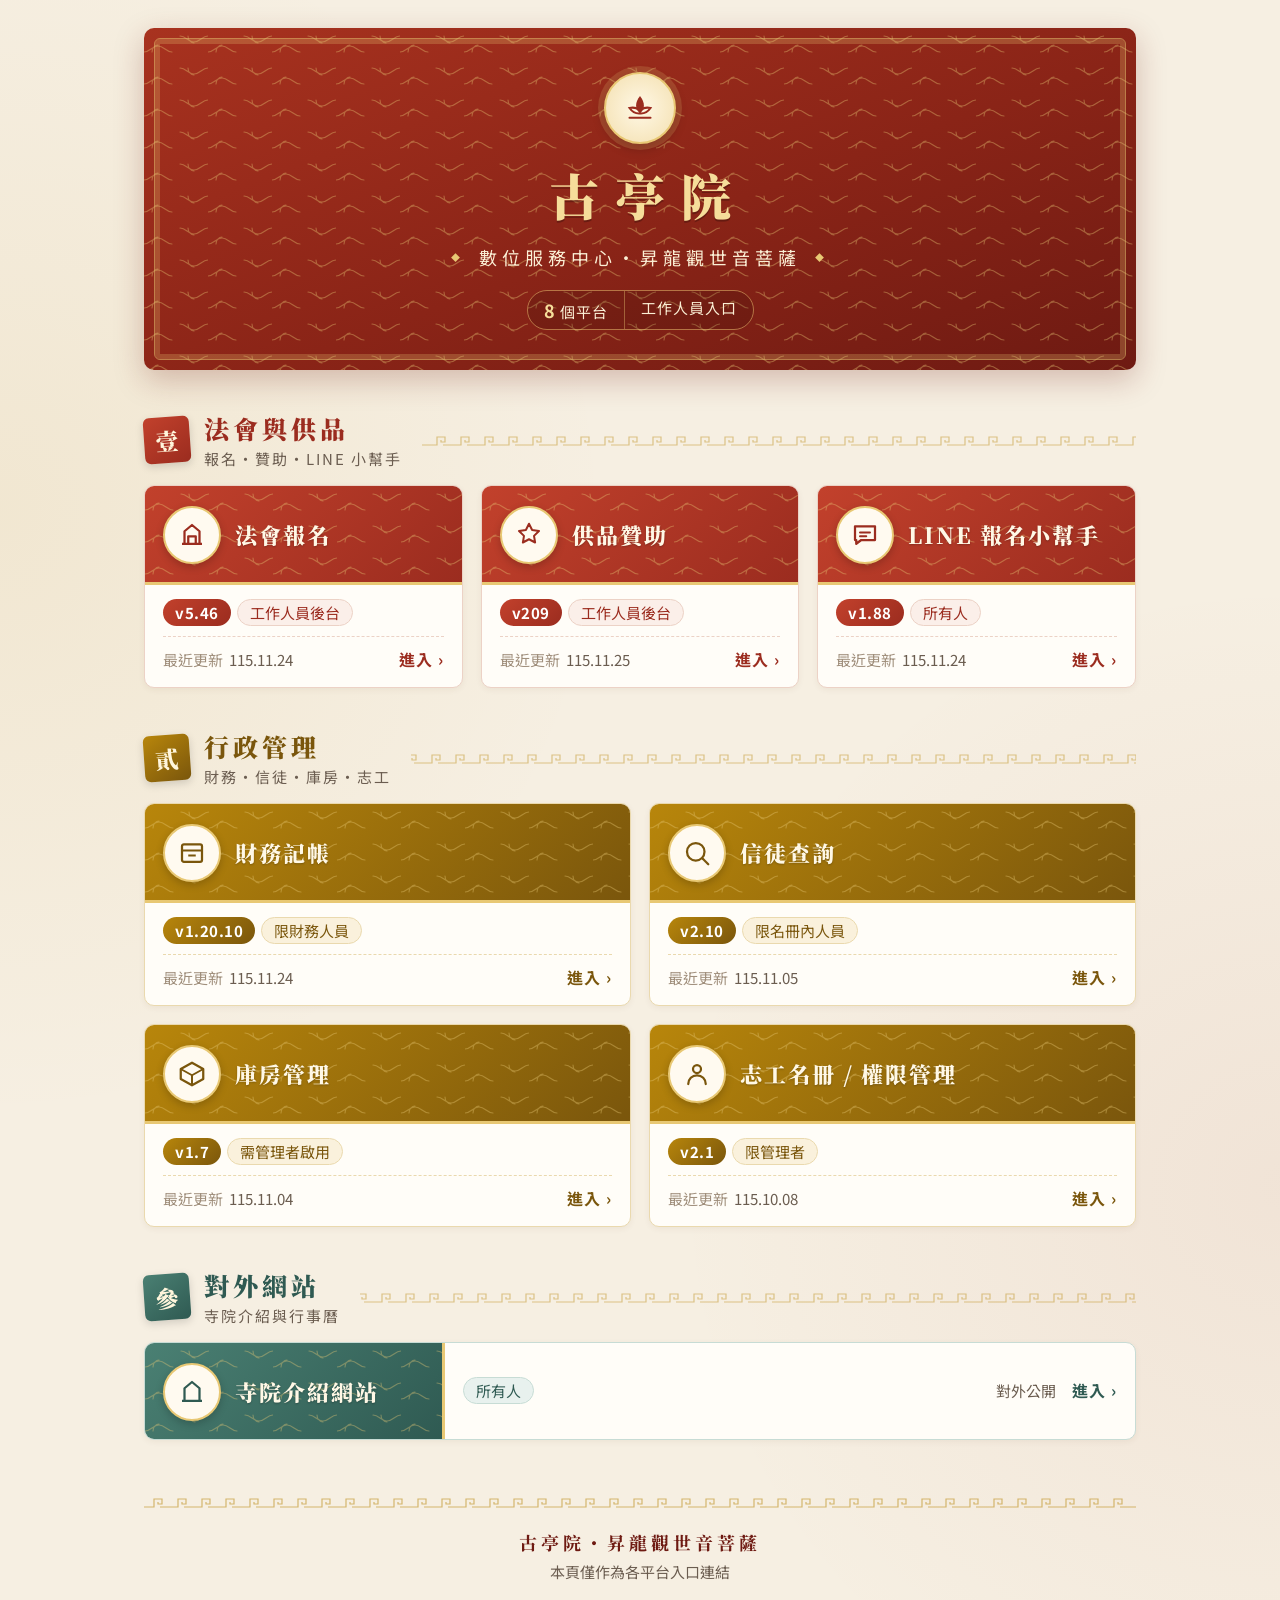
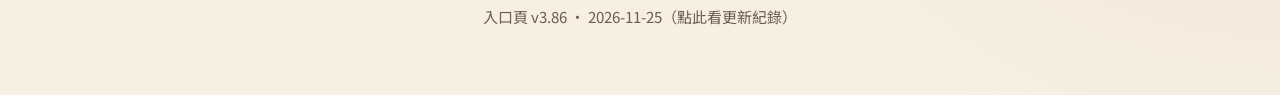
==== commit 08945256: "入口頁 v3.86：字體放大，行政管理電腦版兩欄 Co-Authored-By: Claude Opus 5.5 <noreply@anthropic.com> Claude-Session: htt" ====
--- a/admin/index.html
+++ b/admin/index.html
@@ -59,11 +59,11 @@
     box-shadow: 0 0 0 6px rgba(232,200,116,.18), 0 4px 12px rgba(0,0,0,.25);
   }
   header.top h1 {
-    margin: 0; font-size: 44px; font-weight: 900; letter-spacing: 16px; padding-left: 16px;
+    margin: 0; font-size: 50px; font-weight: 900; letter-spacing: 16px; padding-left: 16px;
     color: #f6dd9a; text-shadow: 0 2px 0 rgba(0,0,0,.25);
   }
   header.top p {
-    margin: 14px 0 0; font-size: 15px; letter-spacing: 5px; color: #fbefd5;
+    margin: 14px 0 0; font-size: 18px; letter-spacing: 5px; color: #fbefd5;
     display: flex; align-items: center; justify-content: center; gap: 14px;
   }
   header.top p::before, header.top p::after {
@@ -71,11 +71,11 @@
   }
   header.top .stats {
     margin-top: 20px; display: inline-flex; gap: 0; border: 1px solid rgba(232,200,116,.5);
-    border-radius: 999px; overflow: hidden; font-size: 13px; letter-spacing: 1px;
+    border-radius: 999px; overflow: hidden; font-size: 15px; letter-spacing: 1px;
   }
   header.top .stats span { padding: 6px 16px; background: rgba(0,0,0,.12); }
   header.top .stats span + span { border-left: 1px solid rgba(232,200,116,.4); }
-  header.top .stats b { color: #f6dd9a; font-size: 15px; margin-right: 4px; }
+  header.top .stats b { color: #f6dd9a; font-size: 18px; margin-right: 4px; }
 
   /* ---- Groups ---- */
   .group { margin-top: 40px; --c: #9b2c1f; --c2: #c2412c; --tint: #fbefe9; --line: #ecd2c6; }
@@ -83,21 +83,21 @@
   .group.g-web { --c: #2f5a52; --c2: #4a8073; --tint: #e8f1ee; --line: #c7dcd5; }
   .group-head { display: flex; align-items: center; gap: 14px; margin: 0 0 16px; }
   .group-head .no {
-    flex: none; width: 40px; height: 40px; border-radius: 6px;
+    flex: none; width: 46px; height: 46px; border-radius: 6px;
     display: flex; align-items: center; justify-content: center;
     background: linear-gradient(145deg, var(--c2), var(--c)); color: #fff6dc;
-    font-family: 'Noto Serif TC', serif; font-size: 20px; font-weight: 900;
+    font-family: 'Noto Serif TC', serif; font-size: 23px; font-weight: 900;
     box-shadow: 0 3px 8px rgba(0,0,0,.15); transform: rotate(-4deg);
   }
-  .group-head h2 { margin: 0; font-size: 21px; font-weight: 900; letter-spacing: 4px; color: var(--c); }
-  .group-head small { display: block; margin-top: 2px; font-size: 12.5px; letter-spacing: 2px; color: var(--muted); font-family: 'Noto Sans TC', sans-serif; font-weight: 400; }
+  .group-head h2 { margin: 0; font-size: 25px; font-weight: 900; letter-spacing: 4px; color: var(--c); }
+  .group-head small { display: block; margin-top: 2px; font-size: 15px; letter-spacing: 2px; color: var(--muted); font-family: 'Noto Sans TC', sans-serif; font-weight: 400; }
   .group-head::after {
     content: ""; flex: 1; height: 12px; margin-left: 6px;
     background: var(--fret) repeat-x center / 24px 12px; opacity: .8;
   }
 
   .grid { display: grid; gap: 18px; grid-template-columns: repeat(3, 1fr); }
-  .g-admin .grid { grid-template-columns: repeat(4, 1fr); }
+  .g-admin .grid { grid-template-columns: repeat(2, 1fr); }
   .g-web .grid { grid-template-columns: 1fr; }
 
   /* ---- Cards ---- */
@@ -120,17 +120,17 @@
     border-bottom: 3px solid var(--gold-lt);
   }
   .platform-card .icon {
-    flex: none; width: 54px; height: 54px; border-radius: 50%;
+    flex: none; width: 58px; height: 58px; border-radius: 50%;
     display: flex; align-items: center; justify-content: center;
     background: #fffaf0; border: 2px solid var(--gold-lt);
     box-shadow: 0 3px 8px rgba(0,0,0,.2);
     transition: transform .25s;
   }
   .platform-card:hover .icon { transform: rotate(-8deg) scale(1.06); }
-  .platform-card .icon svg { width: 28px; height: 28px; }
+  .platform-card .icon svg { width: 30px; height: 30px; }
   .platform-card .icon svg * { stroke: var(--c); }
   .platform-card h3 {
-    margin: 0; font-size: 19px; font-weight: 900; letter-spacing: 2px; line-height: 1.35;
+    margin: 0; font-size: 22px; font-weight: 900; letter-spacing: 2px; line-height: 1.35;
     font-family: 'Noto Serif TC', serif; color: #fff8e6; text-shadow: 0 1px 2px rgba(0,0,0,.25);
   }
   .platform-card .body {
@@ -138,21 +138,21 @@
   }
   .platform-card .meta { display: flex; align-items: center; gap: 6px; flex-wrap: wrap; }
   .platform-card .ver {
-    font-size: 13px; font-weight: 700; color: #fff; letter-spacing: .5px;
-    background: linear-gradient(135deg, var(--c2), var(--c)); padding: 2px 10px; border-radius: 999px;
+    font-size: 15px; font-weight: 700; color: #fff; letter-spacing: .5px;
+    background: linear-gradient(135deg, var(--c2), var(--c)); padding: 3px 12px; border-radius: 999px;
   }
   .platform-card .who {
-    font-size: 12.5px; color: var(--c); background: var(--tint); border: 1px solid var(--line);
-    padding: 1px 10px; border-radius: 999px;
+    font-size: 15px; color: var(--c); background: var(--tint); border: 1px solid var(--line);
+    padding: 2px 12px; border-radius: 999px;
   }
   .platform-card .foot {
     margin-top: auto; display: flex; align-items: center; justify-content: space-between;
     padding-top: 10px; border-top: 1px dashed var(--line);
   }
-  .platform-card .updated { margin: 0; font-size: 12.5px; color: var(--muted); }
+  .platform-card .updated { margin: 0; font-size: 15px; color: var(--muted); }
   .platform-card .updated span { margin-right: 6px; color: #a08f7c; }
   .platform-card .go {
-    font-size: 13px; font-weight: 700; color: var(--c); letter-spacing: 1px; white-space: nowrap;
+    font-size: 16px; font-weight: 700; color: var(--c); letter-spacing: 1px; white-space: nowrap;
     transition: transform .18s;
   }
   .platform-card:hover .go { transform: translateX(3px); }
@@ -167,13 +167,13 @@
 
   /* ---- Footer ---- */
   footer.bottom {
-    margin-top: 56px; text-align: center; font-size: 12.5px; color: var(--muted); line-height: 1.8;
+    margin-top: 56px; text-align: center; font-size: 15px; color: var(--muted); line-height: 1.8;
   }
   footer.bottom::before {
     content: ""; display: block; height: 12px; margin-bottom: 18px;
     background: var(--fret) repeat-x center / 24px 12px;
   }
-  footer.bottom .foot-mark { font-size: 15px; letter-spacing: 4px; color: var(--accent-deep); font-weight: 700; }
+  footer.bottom .foot-mark { font-size: 18px; letter-spacing: 4px; color: var(--accent-deep); font-weight: 700; }
   footer.bottom details { margin-top: 10px; }
   footer.bottom summary { cursor: pointer; display: inline-block; padding: 8px 4px; min-height: 44px; }
   footer.bottom ul {
@@ -190,16 +190,16 @@
     #main { padding: 16px 16px 44px; }
     header.top { padding: 32px 16px 28px; }
     header.top .seal { width: 60px; height: 60px; }
-    header.top h1 { font-size: 36px; letter-spacing: 12px; padding-left: 12px; }
-    header.top p { font-size: 13px; letter-spacing: 2px; gap: 8px; }
-    header.top .stats { font-size: 12px; }
+    header.top h1 { font-size: 40px; letter-spacing: 12px; padding-left: 12px; }
+    header.top p { font-size: 16px; letter-spacing: 2px; gap: 8px; }
+    header.top .stats { font-size: 14px; }
     header.top .stats span { padding: 6px 10px; }
     .group { margin-top: 30px; }
-    .group-head h2 { font-size: 19px; }
+    .group-head h2 { font-size: 23px; }
     .grid, .g-admin .grid { grid-template-columns: 1fr; gap: 12px; }
     .platform-card .head { min-height: 76px; padding: 14px 16px; }
     .platform-card .icon { width: 48px; height: 48px; }
-    .platform-card h3 { font-size: 18px; }
+    .platform-card h3 { font-size: 21px; }
     .platform-card .body { padding: 12px 16px 14px; }
     .g-web .platform-card { flex-direction: column; }
     .g-web .platform-card .head { flex: none; border-right: 0; border-bottom: 3px solid var(--gold-lt); }
@@ -320,8 +320,9 @@
     <div class="foot-mark serif">古亭院・昇龍觀世音菩薩</div>
     <div>本頁僅作為各平台入口連結</div>
     <details>
-      <summary>入口頁 v3.85 ・ 2026-11-25（點此看更新紀錄）</summary>
+      <summary>入口頁 v3.86 ・ 2026-11-25（點此看更新紀錄）</summary>
       <ul>
+        <li><b>v3.86（2026-11-25）</b>：字體放大：平台名稱、版本、使用對象、最近更新、分組標題、標頭副標與頁尾都加大；行政管理電腦版改成兩欄，名稱不再擠成多行。</li>
         <li><b>v3.85（2026-11-25）</b>：版面再豐富：硃紅雲紋橫幅標頭；三組各有代表色（法會與供品硃紅、行政管理金褐、對外網站青綠）與壹貳參印章標題；卡片上半部彩色雲紋頭、白色圓形圖示，下半部版本、使用對象、最近更新與「進入」；滑過卡片浮起。</li>
         <li><b>v3.84（2026-11-25）</b>：入口頁重新排版：平台依「法會與供品／行政管理／對外網站」分組；卡片改為左邊圓形圖示、右邊名稱與版本，右側箭頭；標頭加金色蓮花印記與分隔線；手機版一欄緊湊排列；更新紀錄改成可捲動的框。</li>
         <li><b>v3.83（2026-11-25）</b>：各平台卡片拿掉功能說明文字，只留名稱、版本、使用對象與最近更新日期，卡片高度一致、版面整齊。</li>
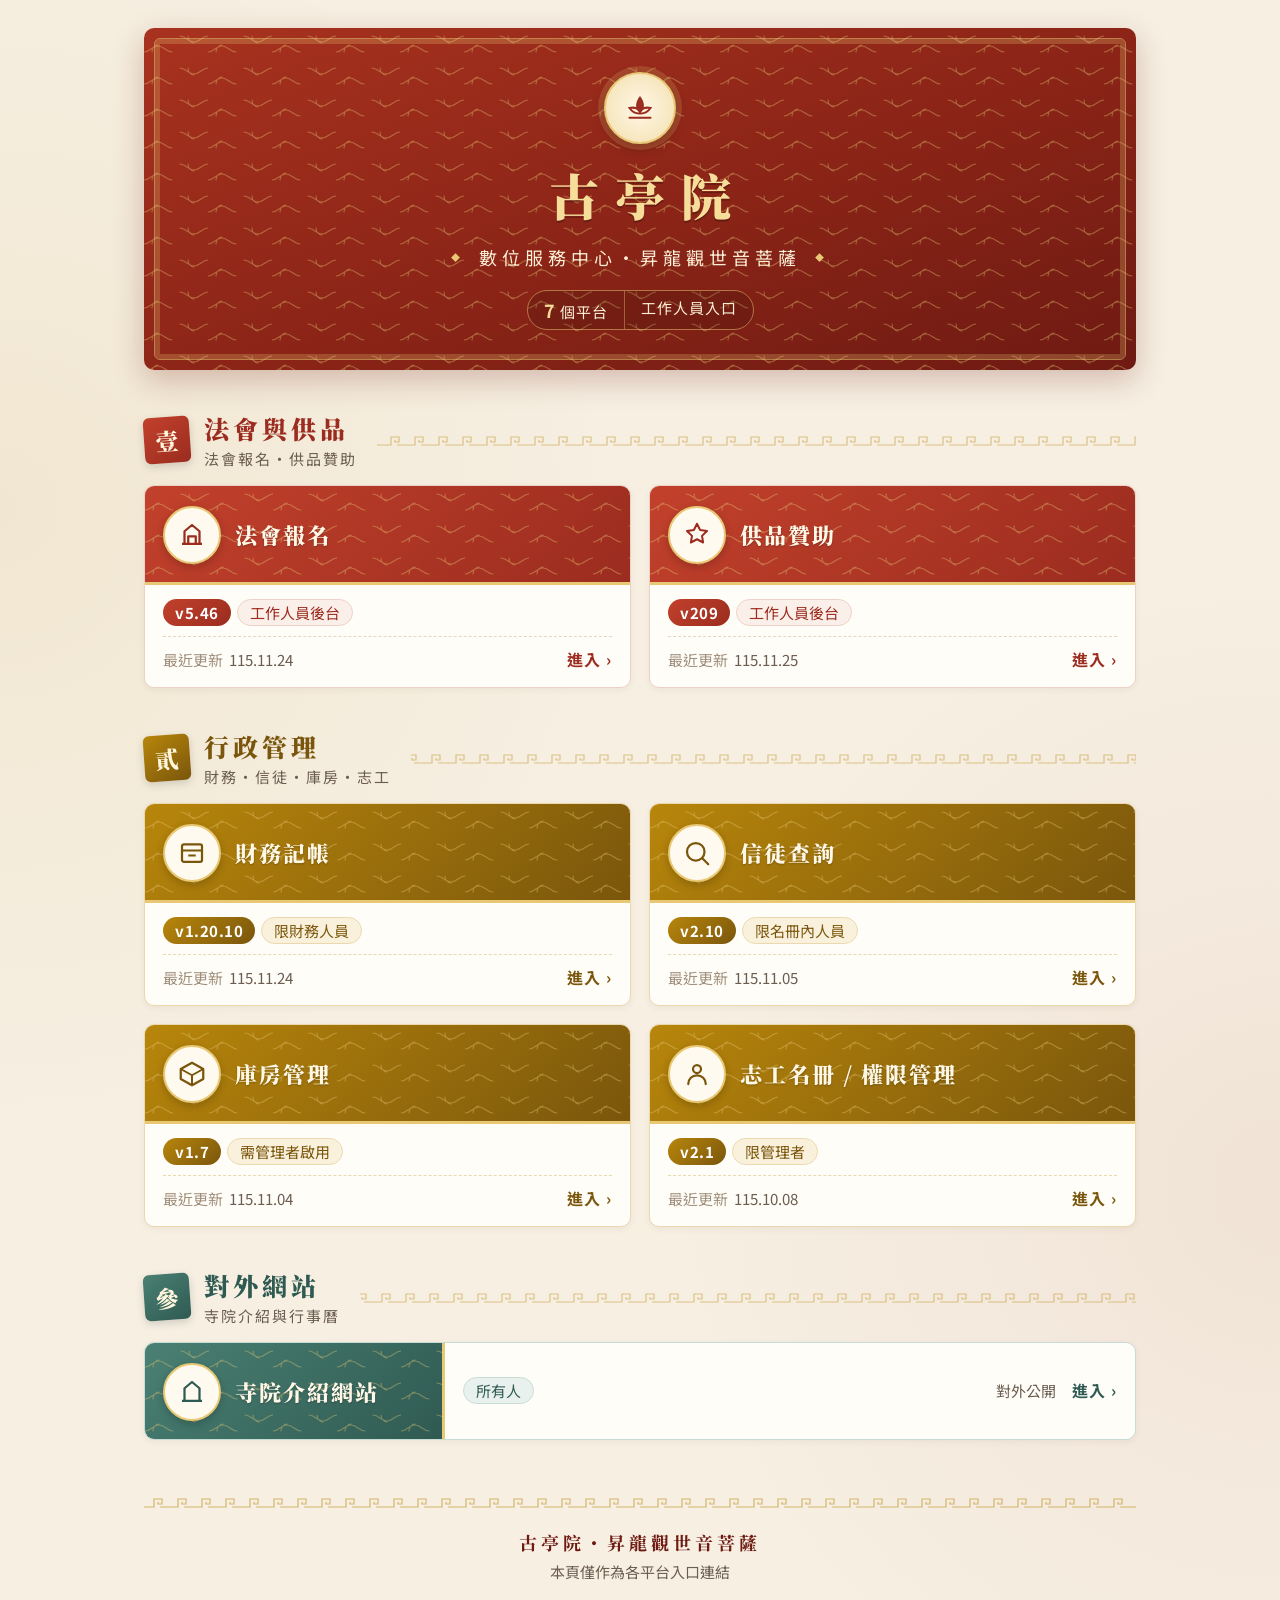
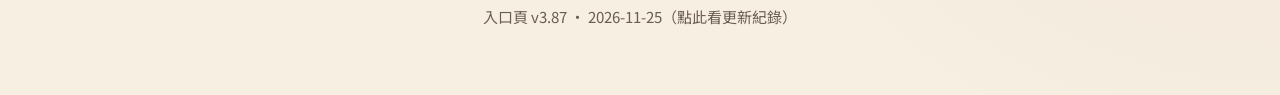
==== commit 7ba0afdd: "入口頁 v3.87：拿掉 LINE 報名小幫手卡片 Co-Authored-By: Claude Opus 5.5 <noreply@anthropic.com> Claude-Session: ht" ====
--- a/admin/index.html
+++ b/admin/index.html
@@ -97,7 +97,7 @@
   }
 
   .grid { display: grid; gap: 18px; grid-template-columns: repeat(3, 1fr); }
-  .g-admin .grid { grid-template-columns: repeat(2, 1fr); }
+  .g-rite .grid, .g-admin .grid { grid-template-columns: repeat(2, 1fr); }
   .g-web .grid { grid-template-columns: 1fr; }
 
   /* ---- Cards ---- */
@@ -216,12 +216,12 @@
       <div class="seal" aria-hidden="true"><svg width="36" height="36" viewBox="0 0 24 24"><path d="M12 4c1.8 2.2 2.6 4.4 2.6 6.4S13.8 14 12 15.6C10.2 14 9.4 12.4 9.4 10.4S10.2 6.2 12 4z" fill="#9b2c1f"/><path d="M12 15.6c-2.6.2-5.2-1-7-3.6 2.4-.6 4.6-.2 6.4 1.2M12 15.6c2.6.2 5.2-1 7-3.6-2.4-.6-4.6-.2-6.4 1.2M5 18.5h14" stroke="#9b2c1f" stroke-width="1.4" fill="none" stroke-linecap="round"/></svg></div>
       <h1 class="serif">古亭院</h1>
       <p>數位服務中心・昇龍觀世音菩薩</p>
-      <div class="stats"><span><b>8</b>個平台</span><span>工作人員入口</span></div>
+      <div class="stats"><span><b>7</b>個平台</span><span>工作人員入口</span></div>
     </div>
   </header>
 
   <section class="group g-rite">
-    <div class="group-head"><span class="no">壹</span><h2 class="serif">法會與供品<small>報名・贊助・LINE 小幫手</small></h2></div>
+    <div class="group-head"><span class="no">壹</span><h2 class="serif">法會與供品<small>法會報名・供品贊助</small></h2></div>
     <div class="grid">
       <a class="platform-card" href="../signup/?admin" target="_blank" rel="noopener">
         <div class="head">
@@ -241,16 +241,6 @@
         <div class="body">
           <div class="meta"><span class="ver">v209</span><span class="who">工作人員後台</span></div>
           <div class="foot"><p class="updated"><span>最近更新</span>115.11.25</p><span class="go">進入 ›</span></div>
-        </div>
-      </a>
-      <a class="platform-card" href="../line/" target="_blank" rel="noopener">
-        <div class="head">
-          <div class="icon"><svg width="26" height="26" viewBox="0 0 24 24"><path d="M4 5h16v11H9l-4 3v-3H4z" stroke="#9b2c1f" stroke-width="1.8" fill="none" stroke-linejoin="round"/><path d="M8 10h8M8 13h5" stroke="#9b2c1f" stroke-width="1.6" stroke-linecap="round"/></svg></div>
-          <h3>LINE 報名小幫手</h3>
-        </div>
-        <div class="body">
-          <div class="meta"><span class="ver">v1.88</span><span class="who">所有人</span></div>
-          <div class="foot"><p class="updated"><span>最近更新</span>115.11.24</p><span class="go">進入 ›</span></div>
         </div>
       </a>
     </div>
@@ -320,8 +310,9 @@
     <div class="foot-mark serif">古亭院・昇龍觀世音菩薩</div>
     <div>本頁僅作為各平台入口連結</div>
     <details>
-      <summary>入口頁 v3.86 ・ 2026-11-25（點此看更新紀錄）</summary>
+      <summary>入口頁 v3.87 ・ 2026-11-25（點此看更新紀錄）</summary>
       <ul>
+        <li><b>v3.87（2026-11-25）</b>：拿掉「LINE 報名小幫手」卡片；法會與供品改成兩欄，平台數改為 7。</li>
         <li><b>v3.86（2026-11-25）</b>：字體放大：平台名稱、版本、使用對象、最近更新、分組標題、標頭副標與頁尾都加大；行政管理電腦版改成兩欄，名稱不再擠成多行。</li>
         <li><b>v3.85（2026-11-25）</b>：版面再豐富：硃紅雲紋橫幅標頭；三組各有代表色（法會與供品硃紅、行政管理金褐、對外網站青綠）與壹貳參印章標題；卡片上半部彩色雲紋頭、白色圓形圖示，下半部版本、使用對象、最近更新與「進入」；滑過卡片浮起。</li>
         <li><b>v3.84（2026-11-25）</b>：入口頁重新排版：平台依「法會與供品／行政管理／對外網站」分組；卡片改為左邊圓形圖示、右邊名稱與版本，右側箭頭；標頭加金色蓮花印記與分隔線；手機版一欄緊湊排列；更新紀錄改成可捲動的框。</li>
